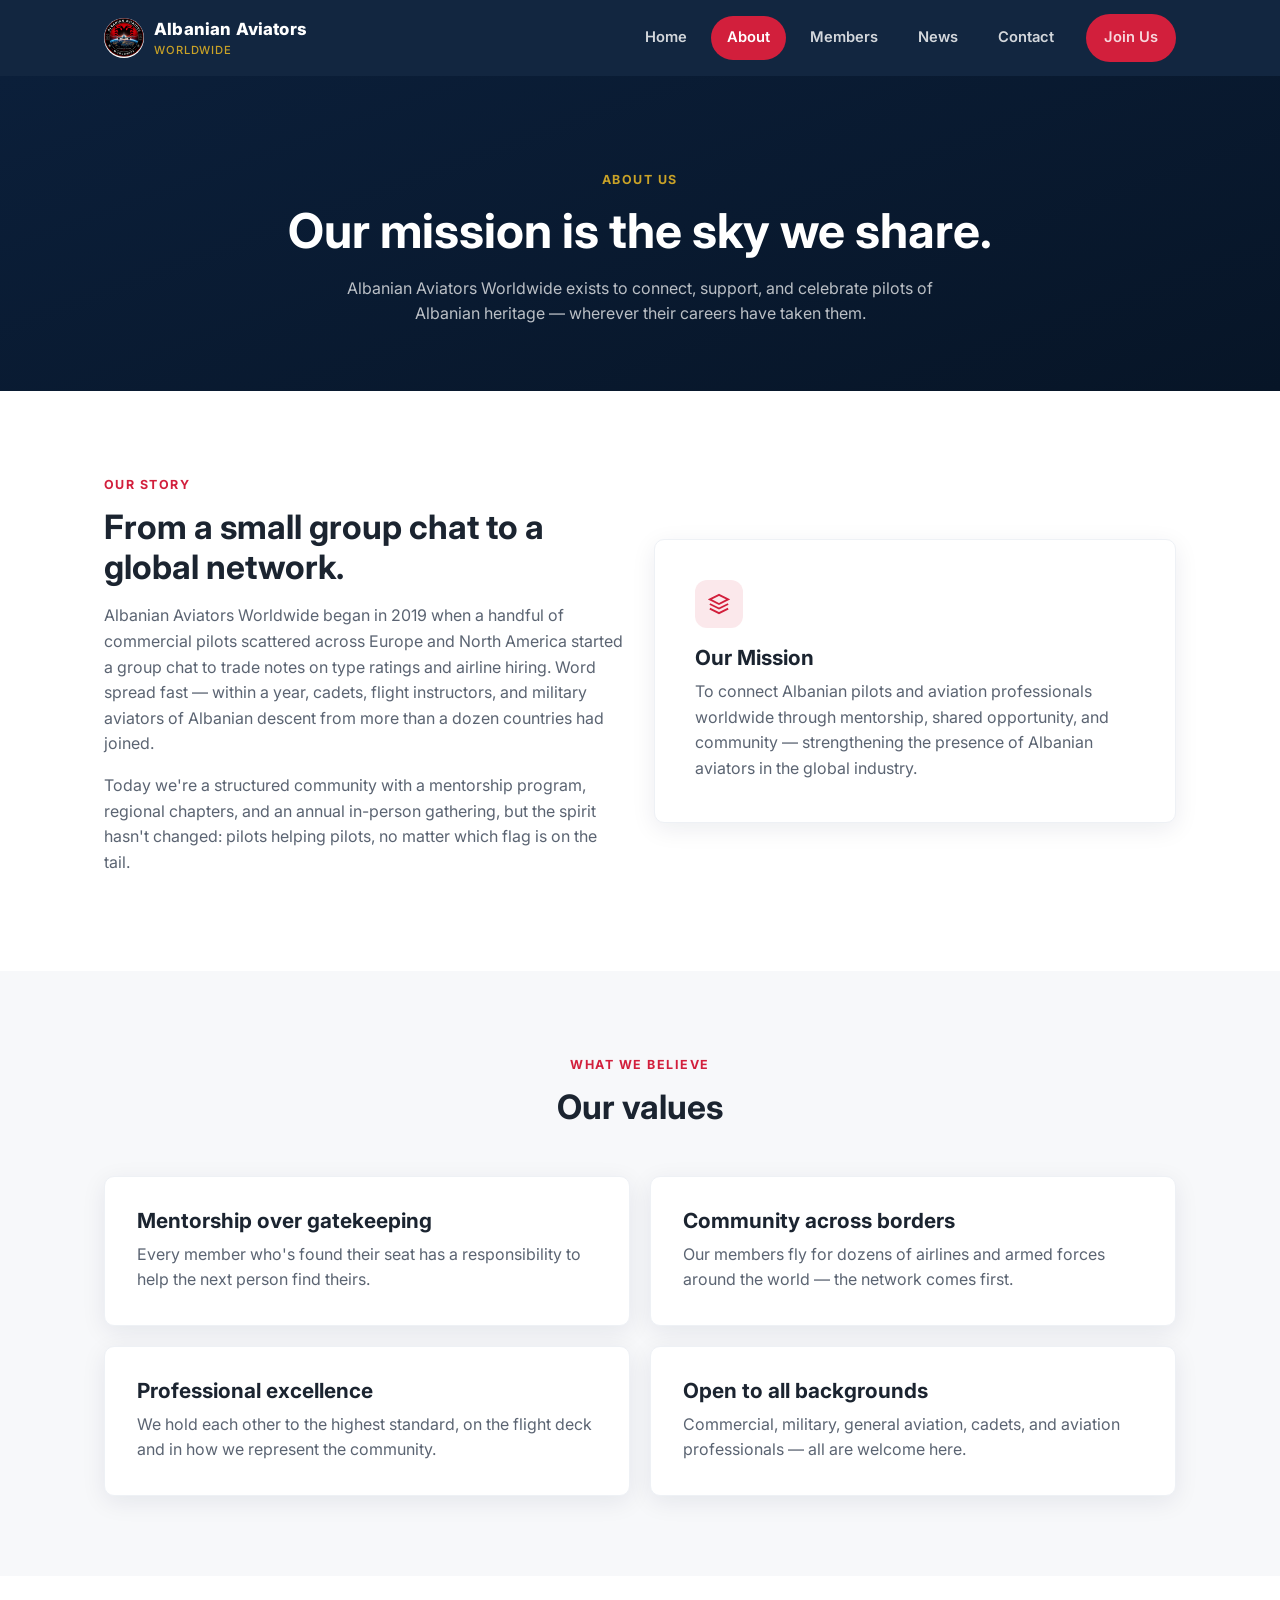
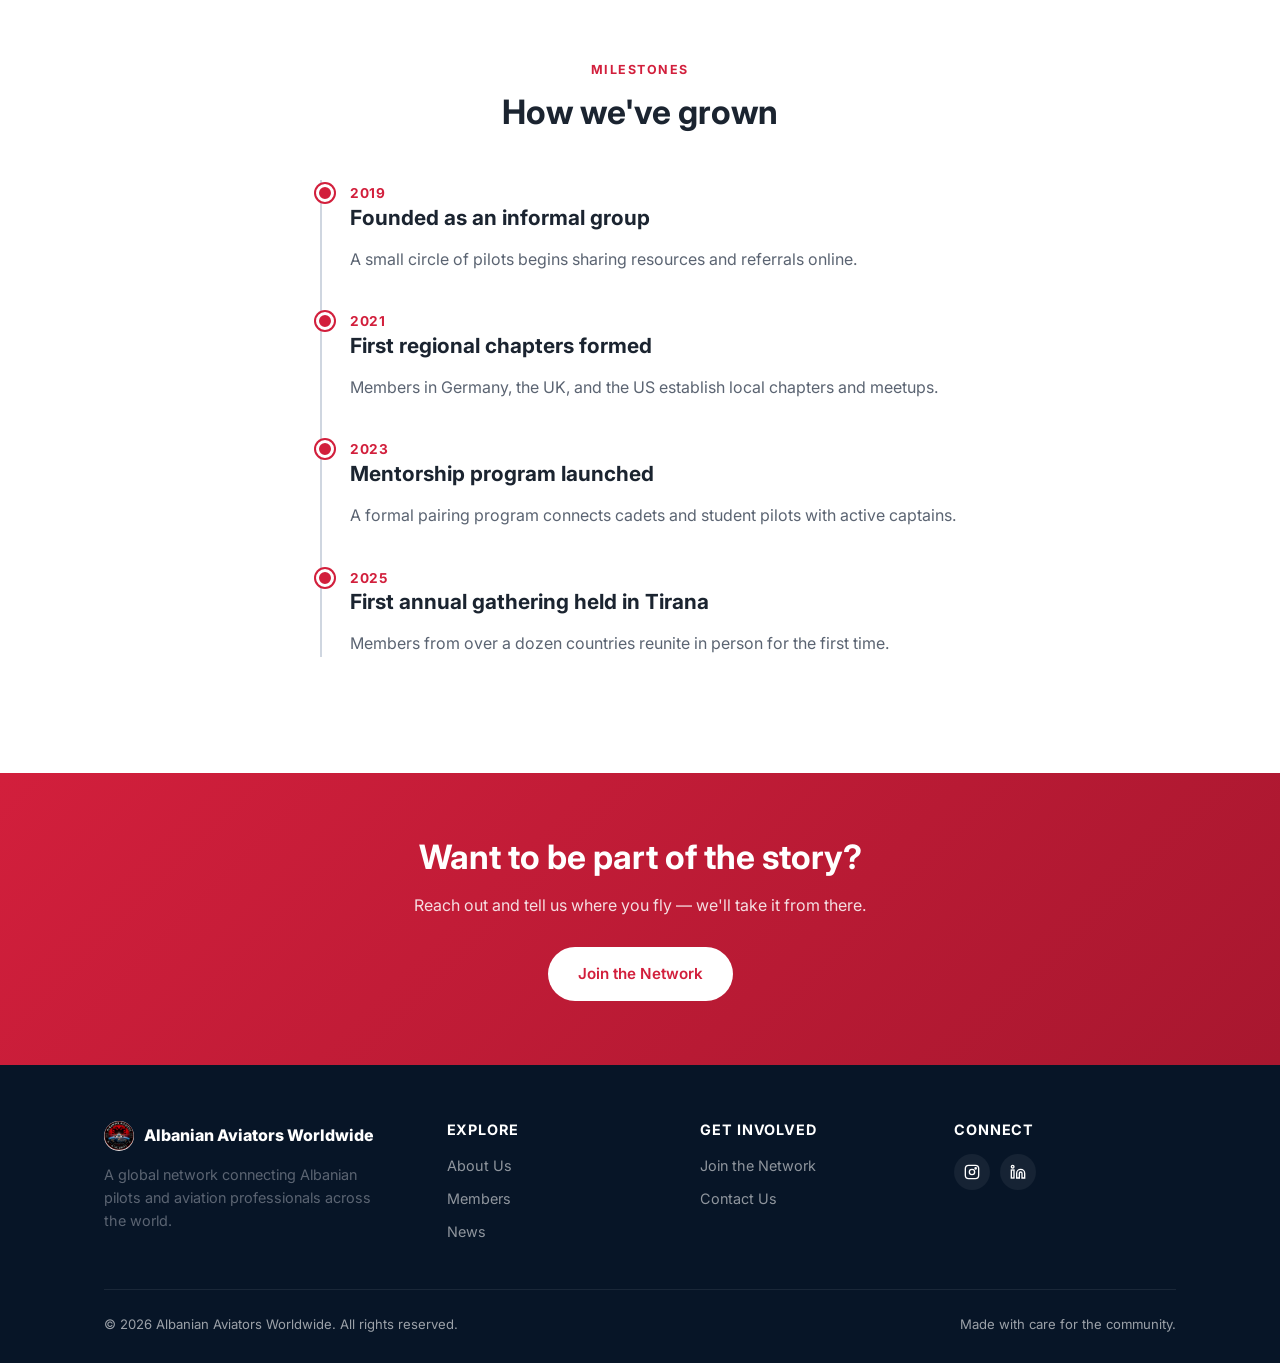
==== about.html @ 92507375 "Initial version of Albanian Aviators Worldwide website Static 5-page site (home, about, members, new" ====
<!DOCTYPE html>
<html lang="en">
<head>
<meta charset="UTF-8">
<meta name="viewport" content="width=device-width, initial-scale=1.0">
<title>About — Albanian Aviators Worldwide</title>
<meta name="description" content="Learn about the mission, values, and history of Albanian Aviators Worldwide.">
<link rel="preconnect" href="https://fonts.googleapis.com">
<link href="https://fonts.googleapis.com/css2?family=Inter:wght@400;500;600;700;800&display=swap" rel="stylesheet">
<link rel="stylesheet" href="css/style.css">
<link rel="icon" type="image/png" href="images/logo.png">
</head>
<body>

<header class="site-header">
  <div class="container nav">
    <a href="index.html" class="brand">
      <img src="images/logo.png" alt="Albanian Aviators Worldwide logo" class="brand-logo">
      <span>Albanian Aviators<span class="brand-sub">Worldwide</span></span>
    </a>
    <nav class="nav-links">
      <a href="index.html">Home</a>
      <a href="about.html" class="active">About</a>
      <a href="members.html">Members</a>
      <a href="news.html">News</a>
      <a href="contact.html">Contact</a>
      <a href="contact.html" class="btn btn-primary nav-cta">Join Us</a>
    </nav>
    <button class="nav-toggle" aria-label="Toggle menu" aria-expanded="false">
      <span></span><span></span><span></span>
    </button>
  </div>
</header>

<section class="page-hero">
  <div class="container">
    <span class="eyebrow">About Us</span>
    <h1>Our mission is the sky we share.</h1>
    <p>Albanian Aviators Worldwide exists to connect, support, and celebrate pilots of Albanian heritage — wherever their careers have taken them.</p>
  </div>
</section>

<section>
  <div class="container">
    <div class="grid-2" style="align-items: center;">
      <div>
        <span class="eyebrow">Our Story</span>
        <h2>From a small group chat to a global network.</h2>
        <p>Albanian Aviators Worldwide began in 2019 when a handful of commercial pilots scattered across Europe and North America started a group chat to trade notes on type ratings and airline hiring. Word spread fast — within a year, cadets, flight instructors, and military aviators of Albanian descent from more than a dozen countries had joined.</p>
        <p>Today we're a structured community with a mentorship program, regional chapters, and an annual in-person gathering, but the spirit hasn't changed: pilots helping pilots, no matter which flag is on the tail.</p>
      </div>
      <div class="card" style="padding: 40px;">
        <div class="icon">
          <svg width="22" height="22" viewBox="0 0 24 24" fill="none" stroke="currentColor" stroke-width="2"><path d="M12 2L2 7l10 5 10-5-10-5z"/><path d="M2 17l10 5 10-5"/><path d="M2 12l10 5 10-5"/></svg>
        </div>
        <h3>Our Mission</h3>
        <p>To connect Albanian pilots and aviation professionals worldwide through mentorship, shared opportunity, and community — strengthening the presence of Albanian aviators in the global industry.</p>
      </div>
    </div>
  </div>
</section>

<section class="section-alt">
  <div class="container">
    <div class="section-head">
      <span class="eyebrow">What We Believe</span>
      <h2>Our values</h2>
    </div>
    <div class="values-grid">
      <div class="card">
        <h3>Mentorship over gatekeeping</h3>
        <p>Every member who's found their seat has a responsibility to help the next person find theirs.</p>
      </div>
      <div class="card">
        <h3>Community across borders</h3>
        <p>Our members fly for dozens of airlines and armed forces around the world — the network comes first.</p>
      </div>
      <div class="card">
        <h3>Professional excellence</h3>
        <p>We hold each other to the highest standard, on the flight deck and in how we represent the community.</p>
      </div>
      <div class="card">
        <h3>Open to all backgrounds</h3>
        <p>Commercial, military, general aviation, cadets, and aviation professionals — all are welcome here.</p>
      </div>
    </div>
  </div>
</section>

<section>
  <div class="container">
    <div class="section-head">
      <span class="eyebrow">Milestones</span>
      <h2>How we've grown</h2>
    </div>
    <div class="timeline" style="max-width: 640px; margin: 0 auto;">
      <div class="timeline-item">
        <span class="year">2019</span>
        <h3>Founded as an informal group</h3>
        <p>A small circle of pilots begins sharing resources and referrals online.</p>
      </div>
      <div class="timeline-item">
        <span class="year">2021</span>
        <h3>First regional chapters formed</h3>
        <p>Members in Germany, the UK, and the US establish local chapters and meetups.</p>
      </div>
      <div class="timeline-item">
        <span class="year">2023</span>
        <h3>Mentorship program launched</h3>
        <p>A formal pairing program connects cadets and student pilots with active captains.</p>
      </div>
      <div class="timeline-item">
        <span class="year">2025</span>
        <h3>First annual gathering held in Tirana</h3>
        <p>Members from over a dozen countries reunite in person for the first time.</p>
      </div>
    </div>
  </div>
</section>

<section class="cta-band">
  <div class="container">
    <h2>Want to be part of the story?</h2>
    <p>Reach out and tell us where you fly — we'll take it from there.</p>
    <a href="contact.html" class="btn" style="background: var(--white); color: var(--red);">Join the Network</a>
  </div>
</section>

<footer class="site-footer">
  <div class="container">
    <div class="footer-top">
      <div>
        <div class="footer-brand">
          <img src="images/logo.png" alt="Albanian Aviators Worldwide logo" class="footer-logo">
          Albanian Aviators Worldwide
        </div>
        <p style="max-width: 280px; font-size: 0.9rem;">A global network connecting Albanian pilots and aviation professionals across the world.</p>
      </div>
      <div>
        <h4>Explore</h4>
        <a href="about.html">About Us</a>
        <a href="members.html">Members</a>
        <a href="news.html">News</a>
      </div>
      <div>
        <h4>Get Involved</h4>
        <a href="contact.html">Join the Network</a>
        <a href="contact.html">Contact Us</a>
      </div>
      <div>
        <h4>Connect</h4>
        <div class="social-links">
          <a href="#" aria-label="Instagram">
            <svg width="16" height="16" viewBox="0 0 24 24" fill="none" stroke="white" stroke-width="2"><rect x="2" y="2" width="20" height="20" rx="5"/><circle cx="12" cy="12" r="4"/><circle cx="17.5" cy="6.5" r="1"/></svg>
          </a>
          <a href="#" aria-label="LinkedIn">
            <svg width="16" height="16" viewBox="0 0 24 24" fill="none" stroke="white" stroke-width="2"><path d="M16 8a6 6 0 0 1 6 6v7h-4v-7a2 2 0 0 0-2-2 2 2 0 0 0-2 2v7h-4v-7a6 6 0 0 1 6-6z"/><rect x="2" y="9" width="4" height="12"/><circle cx="4" cy="4" r="2"/></svg>
          </a>
        </div>
      </div>
    </div>
    <div class="footer-bottom">
      <span>&copy; 2026 Albanian Aviators Worldwide. All rights reserved.</span>
      <span>Made with care for the community.</span>
    </div>
  </div>
</footer>

<script src="js/main.js"></script>
</body>
</html>
---- css/style.css ----
/* ===== Design tokens ===== */
:root {
  --navy: #0b1f3a;
  --navy-dark: #071527;
  --navy-light: #143261;
  --red: #d21f3c;
  --red-dark: #a8172f;
  --gold: #c9a227;
  --white: #ffffff;
  --gray-50: #f7f8fa;
  --gray-100: #eef1f5;
  --gray-300: #cfd6e0;
  --gray-600: #5b6472;
  --text: #1b2430;
  --radius: 10px;
  --shadow: 0 6px 24px rgba(11, 31, 58, 0.08);
  --shadow-lg: 0 16px 48px rgba(11, 31, 58, 0.16);
  --max-width: 1120px;
  --font: "Inter", -apple-system, BlinkMacSystemFont, "Segoe UI", sans-serif;
}

* { box-sizing: border-box; }
html { scroll-behavior: smooth; }

body {
  margin: 0;
  font-family: var(--font);
  color: var(--text);
  background: var(--white);
  line-height: 1.6;
  -webkit-font-smoothing: antialiased;
}

img { max-width: 100%; display: block; }
a { color: inherit; text-decoration: none; }
ul { list-style: none; margin: 0; padding: 0; }

.container {
  max-width: var(--max-width);
  margin: 0 auto;
  padding: 0 24px;
}

section { padding: 80px 0; }
@media (max-width: 640px) { section { padding: 56px 0; } }

h1, h2, h3, h4 { margin: 0 0 16px; font-weight: 700; line-height: 1.2; }
h1 { font-size: 3rem; }
h2 { font-size: 2.1rem; }
h3 { font-size: 1.3rem; }
p { margin: 0 0 16px; color: var(--gray-600); }

.eyebrow {
  display: inline-block;
  font-size: 0.78rem;
  font-weight: 700;
  letter-spacing: 0.12em;
  text-transform: uppercase;
  color: var(--red);
  margin-bottom: 12px;
}

.section-head { max-width: 640px; margin: 0 auto 48px; text-align: center; }
.section-head p { margin: 0; }

/* ===== Buttons ===== */
.btn {
  display: inline-flex;
  align-items: center;
  gap: 8px;
  padding: 13px 28px;
  border-radius: 100px;
  font-weight: 600;
  font-size: 0.95rem;
  border: 2px solid transparent;
  cursor: pointer;
  transition: transform 0.15s ease, box-shadow 0.15s ease, background 0.15s ease;
}
.btn:hover { transform: translateY(-2px); }
.btn-primary { background: var(--red); color: var(--white); }
.btn-primary:hover { background: var(--red-dark); box-shadow: 0 10px 24px rgba(210, 31, 60, 0.35); }
.btn-outline { background: transparent; color: var(--white); border-color: rgba(255,255,255,0.5); }
.btn-outline:hover { background: rgba(255,255,255,0.12); }
.btn-dark { background: var(--navy); color: var(--white); }
.btn-dark:hover { background: var(--navy-light); box-shadow: 0 10px 24px rgba(11,31,58,0.25); }

/* ===== Header ===== */
.site-header {
  position: sticky;
  top: 0;
  z-index: 100;
  background: rgba(11, 31, 58, 0.97);
  backdrop-filter: blur(6px);
}
.nav {
  display: flex;
  align-items: center;
  justify-content: space-between;
  height: 76px;
}
.brand {
  display: flex;
  align-items: center;
  gap: 10px;
  color: var(--white);
  font-weight: 800;
  font-size: 1.05rem;
  letter-spacing: 0.01em;
}
.brand svg { flex-shrink: 0; }
.brand-logo { width: 40px; height: 40px; border-radius: 50%; object-fit: cover; flex-shrink: 0; }
.footer-logo { width: 30px; height: 30px; border-radius: 50%; object-fit: cover; flex-shrink: 0; }
.brand .brand-sub { display: block; font-weight: 500; font-size: 0.7rem; color: var(--gold); letter-spacing: 0.08em; text-transform: uppercase; }

.nav-links {
  display: flex;
  align-items: center;
  gap: 8px;
}
.nav-links a {
  color: rgba(255,255,255,0.82);
  font-weight: 600;
  font-size: 0.92rem;
  padding: 10px 16px;
  border-radius: 100px;
  transition: background 0.15s ease, color 0.15s ease;
}
.nav-links a:hover { background: rgba(255,255,255,0.08); color: var(--white); }
.nav-links a.active { background: var(--red); color: var(--white); }
.nav-cta { margin-left: 8px; }

.nav-toggle {
  display: none;
  flex-direction: column;
  gap: 5px;
  background: none;
  border: none;
  cursor: pointer;
  padding: 8px;
}
.nav-toggle span { width: 24px; height: 2px; background: var(--white); border-radius: 2px; }

@media (max-width: 860px) {
  .nav-toggle { display: flex; }
  .nav-links {
    position: absolute;
    top: 76px;
    left: 0;
    right: 0;
    background: var(--navy-dark);
    flex-direction: column;
    align-items: stretch;
    padding: 12px;
    gap: 4px;
    display: none;
  }
  .nav-links.open { display: flex; }
  .nav-links a { padding: 14px 16px; }
  .nav-cta { margin-left: 0; margin-top: 8px; }
}

/* ===== Hero ===== */
.hero {
  background:
    radial-gradient(circle at 15% 20%, rgba(210,31,60,0.25), transparent 40%),
    linear-gradient(160deg, var(--navy) 0%, var(--navy-dark) 100%);
  color: var(--white);
  padding: 120px 0 100px;
  position: relative;
  overflow: hidden;
}
.hero::after {
  content: "";
  position: absolute;
  right: -120px;
  top: 40%;
  width: 480px;
  height: 480px;
  border: 1px solid rgba(255,255,255,0.08);
  border-radius: 50%;
  transform: translateY(-50%);
}
.hero-inner { max-width: 680px; position: relative; z-index: 1; }
.hero h1 { font-size: 3.2rem; }
.hero p.lead { color: rgba(255,255,255,0.75); font-size: 1.15rem; max-width: 560px; }
.hero-actions { display: flex; gap: 14px; margin-top: 32px; flex-wrap: wrap; }

.page-hero {
  background: linear-gradient(160deg, var(--navy) 0%, var(--navy-dark) 100%);
  color: var(--white);
  padding: 90px 0 64px;
  text-align: center;
}
.page-hero .eyebrow { color: var(--gold); }
.page-hero p { color: rgba(255,255,255,0.72); max-width: 620px; margin: 0 auto; }

/* ===== Stats ===== */
.stats {
  display: grid;
  grid-template-columns: repeat(4, 1fr);
  gap: 24px;
  margin-top: 56px;
  position: relative;
  z-index: 1;
}
.stat-item { text-align: left; }
.stat-num { font-size: 2.2rem; font-weight: 800; color: var(--white); }
.stat-label { font-size: 0.85rem; color: rgba(255,255,255,0.6); text-transform: uppercase; letter-spacing: 0.06em; }
@media (max-width: 760px) { .stats { grid-template-columns: repeat(2, 1fr); } }

/* ===== Cards / grids ===== */
.grid-3 { display: grid; grid-template-columns: repeat(3, 1fr); gap: 28px; }
.grid-2 { display: grid; grid-template-columns: repeat(2, 1fr); gap: 28px; }
@media (max-width: 860px) { .grid-3, .grid-2 { grid-template-columns: 1fr; } }

.card {
  background: var(--white);
  border: 1px solid var(--gray-100);
  border-radius: var(--radius);
  padding: 32px;
  box-shadow: var(--shadow);
  transition: transform 0.18s ease, box-shadow 0.18s ease;
}
.card:hover { transform: translateY(-4px); box-shadow: var(--shadow-lg); }
.card .icon {
  width: 48px; height: 48px;
  border-radius: 12px;
  background: rgba(210,31,60,0.1);
  color: var(--red);
  display: flex; align-items: center; justify-content: center;
  margin-bottom: 18px;
}
.card h3 { margin-bottom: 8px; }
.card p { margin-bottom: 0; }

/* ===== Section variants ===== */
.section-alt { background: var(--gray-50); }
.section-navy { background: var(--navy); color: var(--white); }
.section-navy p { color: rgba(255,255,255,0.7); }
.section-navy .section-head h2 { color: var(--white); }

/* ===== Member cards ===== */
.member-card {
  background: var(--white);
  border-radius: var(--radius);
  border: 1px solid var(--gray-100);
  overflow: hidden;
  box-shadow: var(--shadow);
  transition: transform 0.18s ease, box-shadow 0.18s ease;
}
.member-card:hover { transform: translateY(-4px); box-shadow: var(--shadow-lg); }
.member-photo {
  height: 140px;
  background: linear-gradient(135deg, var(--navy), var(--navy-light));
  display: flex; align-items: center; justify-content: center;
  color: var(--white);
  font-size: 2rem;
  font-weight: 800;
}
.member-body { padding: 22px; }
.member-body h3 { margin-bottom: 2px; }
.member-role { color: var(--red); font-weight: 600; font-size: 0.85rem; margin-bottom: 10px; display: block; }
.member-meta { display: flex; gap: 8px; flex-wrap: wrap; margin-top: 14px; }
.tag {
  font-size: 0.72rem;
  font-weight: 700;
  text-transform: uppercase;
  letter-spacing: 0.04em;
  padding: 5px 10px;
  border-radius: 100px;
  background: var(--gray-100);
  color: var(--gray-600);
}

.filter-bar {
  display: flex;
  gap: 10px;
  flex-wrap: wrap;
  justify-content: center;
  margin-bottom: 40px;
}
.filter-btn {
  padding: 9px 18px;
  border-radius: 100px;
  border: 1.5px solid var(--gray-300);
  background: var(--white);
  color: var(--gray-600);
  font-weight: 600;
  font-size: 0.85rem;
  cursor: pointer;
  transition: all 0.15s ease;
}
.filter-btn:hover { border-color: var(--red); color: var(--red); }
.filter-btn.active { background: var(--navy); border-color: var(--navy); color: var(--white); }

/* ===== News ===== */
.news-item {
  display: grid;
  grid-template-columns: 120px 1fr;
  gap: 24px;
  padding: 28px 0;
  border-bottom: 1px solid var(--gray-100);
}
.news-item:last-child { border-bottom: none; }
.news-date {
  font-weight: 700;
  color: var(--navy);
}
.news-date .day { font-size: 1.8rem; display: block; }
.news-date .month { font-size: 0.8rem; text-transform: uppercase; color: var(--gray-600); }
.news-item h3 { margin-bottom: 6px; }
.news-item .tag { margin-bottom: 10px; display: inline-block; }
@media (max-width: 560px) { .news-item { grid-template-columns: 1fr; gap: 8px; } }

/* ===== Timeline (about) ===== */
.timeline { border-left: 2px solid var(--gray-300); padding-left: 28px; margin-left: 6px; }
.timeline-item { position: relative; margin-bottom: 36px; }
.timeline-item::before {
  content: "";
  position: absolute;
  left: -34px;
  top: 4px;
  width: 12px; height: 12px;
  border-radius: 50%;
  background: var(--red);
  border: 3px solid var(--white);
  box-shadow: 0 0 0 2px var(--red);
}
.timeline-item .year { color: var(--red); font-weight: 700; font-size: 0.85rem; text-transform: uppercase; letter-spacing: 0.05em; }

/* ===== Values ===== */
.values-grid { display: grid; grid-template-columns: repeat(2, 1fr); gap: 20px; }
@media (max-width: 640px) { .values-grid { grid-template-columns: 1fr; } }

/* ===== Contact ===== */
.contact-wrap { display: grid; grid-template-columns: 1fr 1fr; gap: 48px; align-items: start; }
@media (max-width: 860px) { .contact-wrap { grid-template-columns: 1fr; } }
.form-group { margin-bottom: 20px; }
.form-group label { display: block; font-weight: 600; font-size: 0.88rem; margin-bottom: 6px; }
.form-group input,
.form-group select,
.form-group textarea {
  width: 100%;
  padding: 12px 14px;
  border: 1.5px solid var(--gray-300);
  border-radius: 8px;
  font-family: var(--font);
  font-size: 0.95rem;
  color: var(--text);
  background: var(--white);
}
.form-group textarea { min-height: 130px; resize: vertical; }
.form-group input:focus,
.form-group select:focus,
.form-group textarea:focus { outline: none; border-color: var(--red); }
.form-note { font-size: 0.82rem; color: var(--gray-600); margin-top: 10px; }

.contact-info-item { display: flex; gap: 16px; margin-bottom: 28px; }
.contact-info-item .icon {
  width: 44px; height: 44px; flex-shrink: 0;
  border-radius: 10px;
  background: rgba(210,31,60,0.1);
  color: var(--red);
  display: flex; align-items: center; justify-content: center;
}
.contact-info-item h3 { font-size: 1rem; margin-bottom: 4px; }
.contact-info-item p { margin: 0; }

/* ===== CTA band ===== */
.cta-band {
  background: linear-gradient(135deg, var(--red), var(--red-dark));
  color: var(--white);
  padding: 64px 0;
  text-align: center;
}
.cta-band h2 { color: var(--white); }
.cta-band p { color: rgba(255,255,255,0.85); max-width: 560px; margin: 0 auto 28px; }

/* ===== Footer ===== */
.site-footer {
  background: var(--navy-dark);
  color: rgba(255,255,255,0.6);
  padding: 56px 0 28px;
}
.footer-top {
  display: grid;
  grid-template-columns: 1.4fr 1fr 1fr 1fr;
  gap: 32px;
  padding-bottom: 36px;
  border-bottom: 1px solid rgba(255,255,255,0.08);
}
@media (max-width: 760px) { .footer-top { grid-template-columns: 1fr 1fr; } }
.footer-top h4 { color: var(--white); font-size: 0.9rem; text-transform: uppercase; letter-spacing: 0.06em; margin-bottom: 16px; }
.footer-top a { display: block; color: rgba(255,255,255,0.55); font-size: 0.9rem; margin-bottom: 10px; transition: color 0.15s ease; }
.footer-top a:hover { color: var(--white); }
.footer-brand { display: flex; align-items: center; gap: 10px; color: var(--white); font-weight: 800; margin-bottom: 12px; }
.footer-bottom {
  display: flex;
  justify-content: space-between;
  align-items: center;
  padding-top: 24px;
  font-size: 0.82rem;
  flex-wrap: wrap;
  gap: 12px;
}
.social-links { display: flex; gap: 10px; }
.social-links a {
  width: 36px; height: 36px;
  border-radius: 50%;
  background: rgba(255,255,255,0.06);
  display: flex; align-items: center; justify-content: center;
  transition: background 0.15s ease;
}
.social-links a:hover { background: var(--red); }
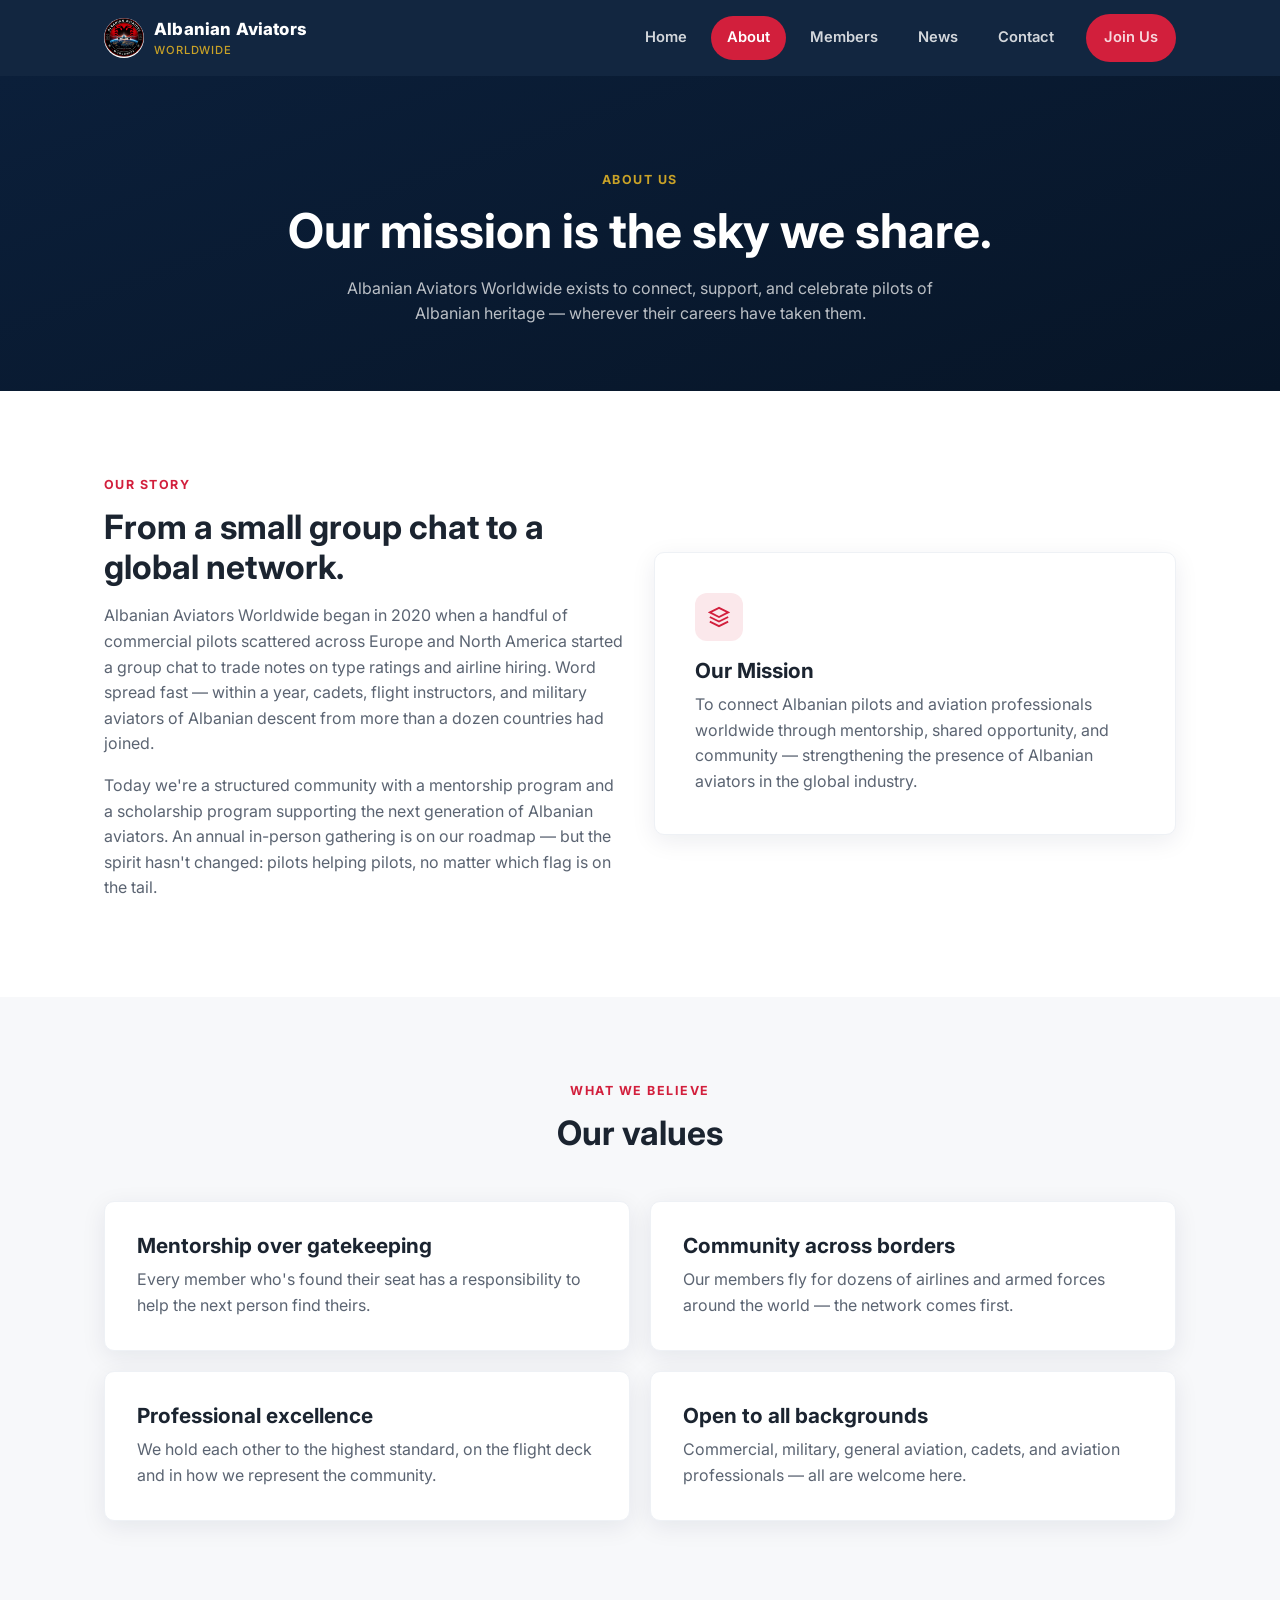
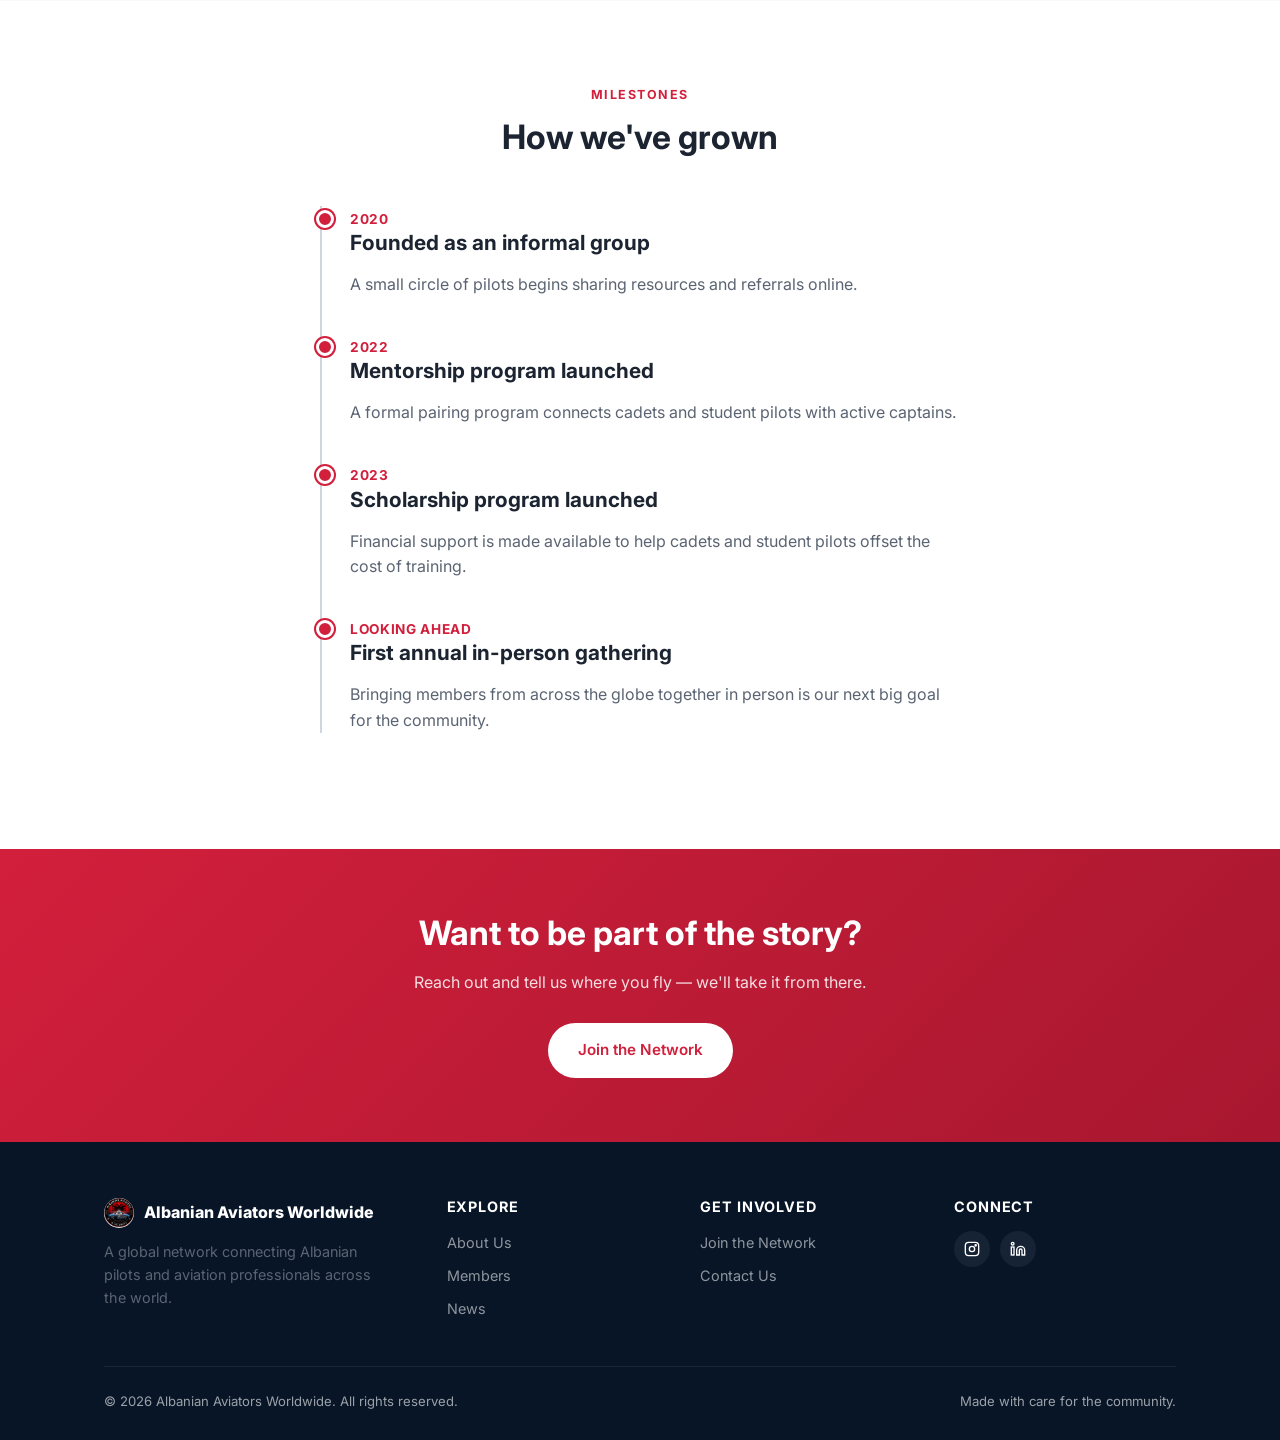
==== commit 30fccbd6: "Correct founding year and replace chapters/gathering claims Founding year is 2020, not 2019. The org" ====
--- a/about.html
+++ b/about.html
@@ -46,8 +46,8 @@
       <div>
         <span class="eyebrow">Our Story</span>
         <h2>From a small group chat to a global network.</h2>
-        <p>Albanian Aviators Worldwide began in 2019 when a handful of commercial pilots scattered across Europe and North America started a group chat to trade notes on type ratings and airline hiring. Word spread fast — within a year, cadets, flight instructors, and military aviators of Albanian descent from more than a dozen countries had joined.</p>
-        <p>Today we're a structured community with a mentorship program, regional chapters, and an annual in-person gathering, but the spirit hasn't changed: pilots helping pilots, no matter which flag is on the tail.</p>
+        <p>Albanian Aviators Worldwide began in 2020 when a handful of commercial pilots scattered across Europe and North America started a group chat to trade notes on type ratings and airline hiring. Word spread fast — within a year, cadets, flight instructors, and military aviators of Albanian descent from more than a dozen countries had joined.</p>
+        <p>Today we're a structured community with a mentorship program and a scholarship program supporting the next generation of Albanian aviators. An annual in-person gathering is on our roadmap — but the spirit hasn't changed: pilots helping pilots, no matter which flag is on the tail.</p>
       </div>
       <div class="card" style="padding: 40px;">
         <div class="icon">
@@ -95,24 +95,24 @@
     </div>
     <div class="timeline" style="max-width: 640px; margin: 0 auto;">
       <div class="timeline-item">
-        <span class="year">2019</span>
+        <span class="year">2020</span>
         <h3>Founded as an informal group</h3>
         <p>A small circle of pilots begins sharing resources and referrals online.</p>
       </div>
       <div class="timeline-item">
-        <span class="year">2021</span>
-        <h3>First regional chapters formed</h3>
-        <p>Members in Germany, the UK, and the US establish local chapters and meetups.</p>
-      </div>
-      <div class="timeline-item">
-        <span class="year">2023</span>
+        <span class="year">2022</span>
         <h3>Mentorship program launched</h3>
         <p>A formal pairing program connects cadets and student pilots with active captains.</p>
       </div>
       <div class="timeline-item">
-        <span class="year">2025</span>
-        <h3>First annual gathering held in Tirana</h3>
-        <p>Members from over a dozen countries reunite in person for the first time.</p>
+        <span class="year">2023</span>
+        <h3>Scholarship program launched</h3>
+        <p>Financial support is made available to help cadets and student pilots offset the cost of training.</p>
+      </div>
+      <div class="timeline-item">
+        <span class="year">Looking Ahead</span>
+        <h3>First annual in-person gathering</h3>
+        <p>Bringing members from across the globe together in person is our next big goal for the community.</p>
       </div>
     </div>
   </div>
--- a/css/style.css
+++ b/css/style.css
@@ -159,6 +159,10 @@
   .nav-cta { margin-left: 0; margin-top: 8px; }
 }
 
+/* ===== Hero banner (full-width image) ===== */
+.hero-banner { line-height: 0; }
+.hero-banner img { width: 100%; height: auto; display: block; }
+
 /* ===== Hero ===== */
 .hero {
   background:
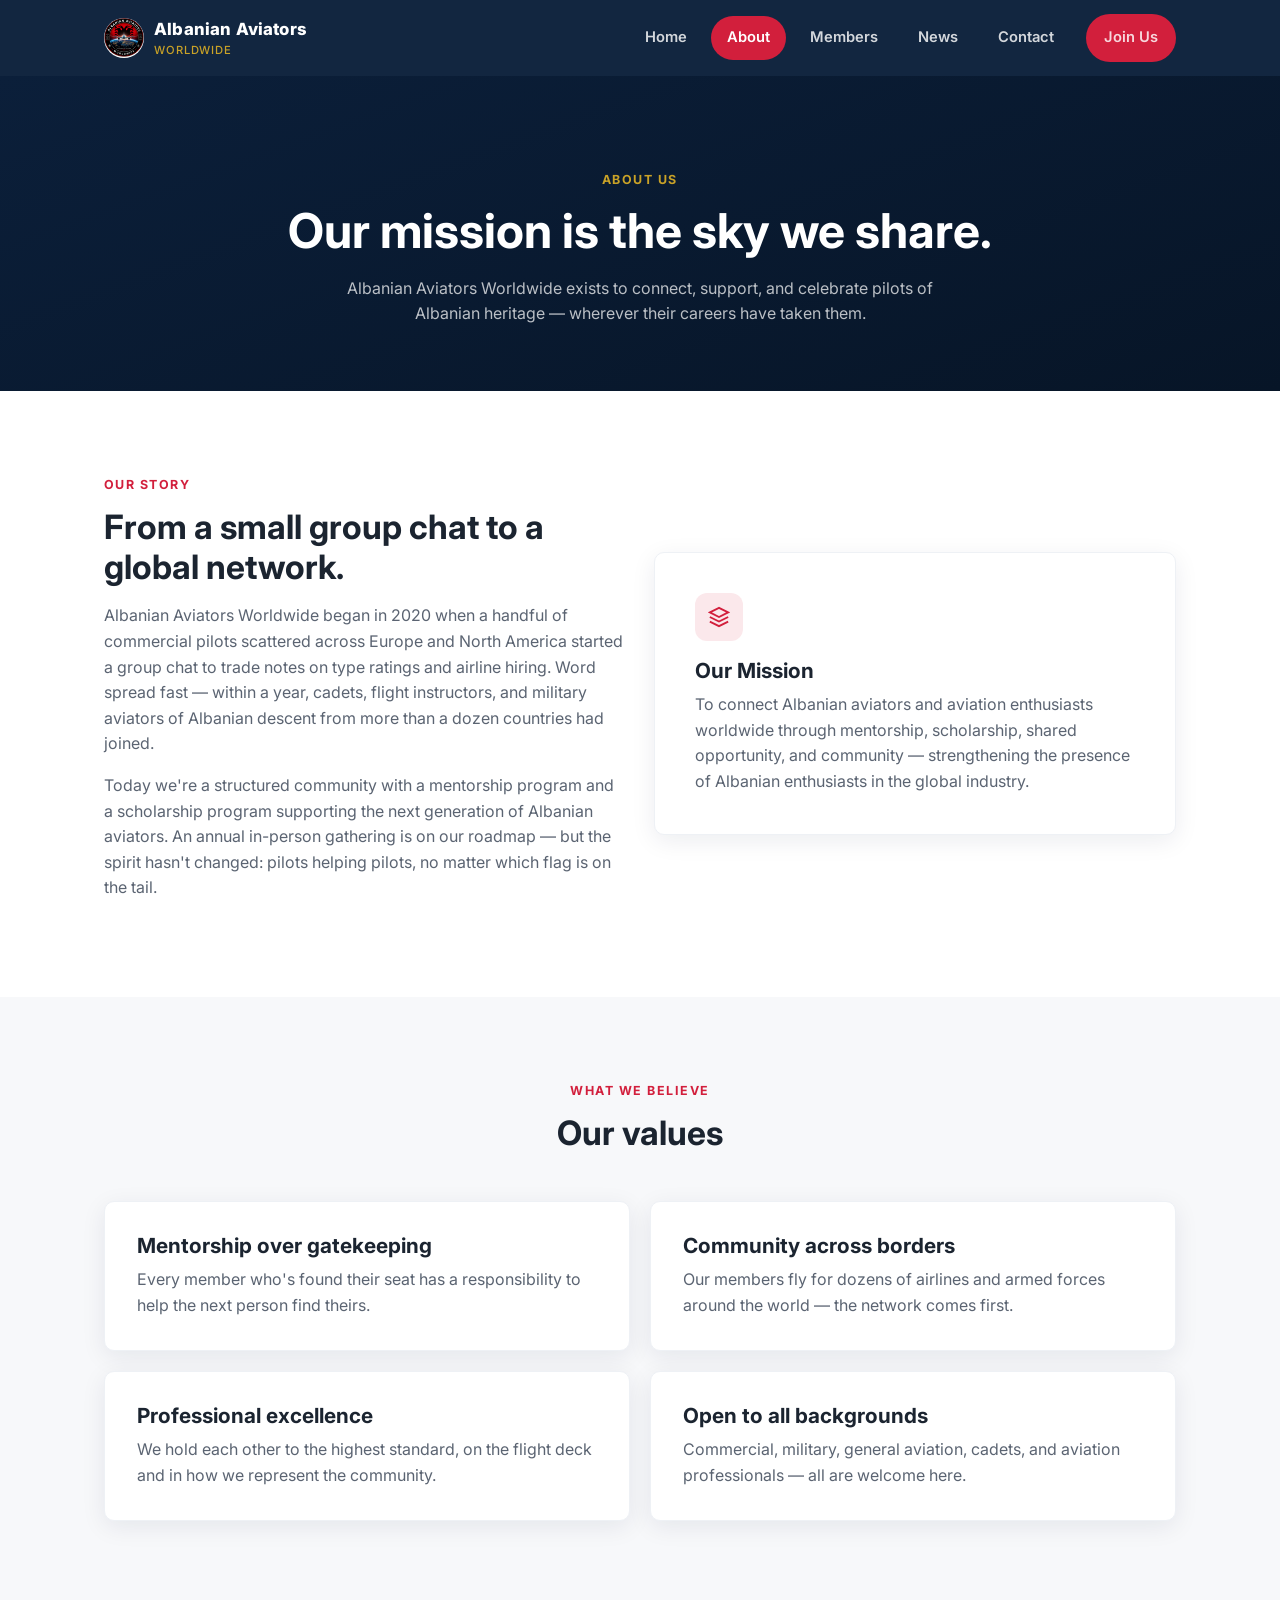
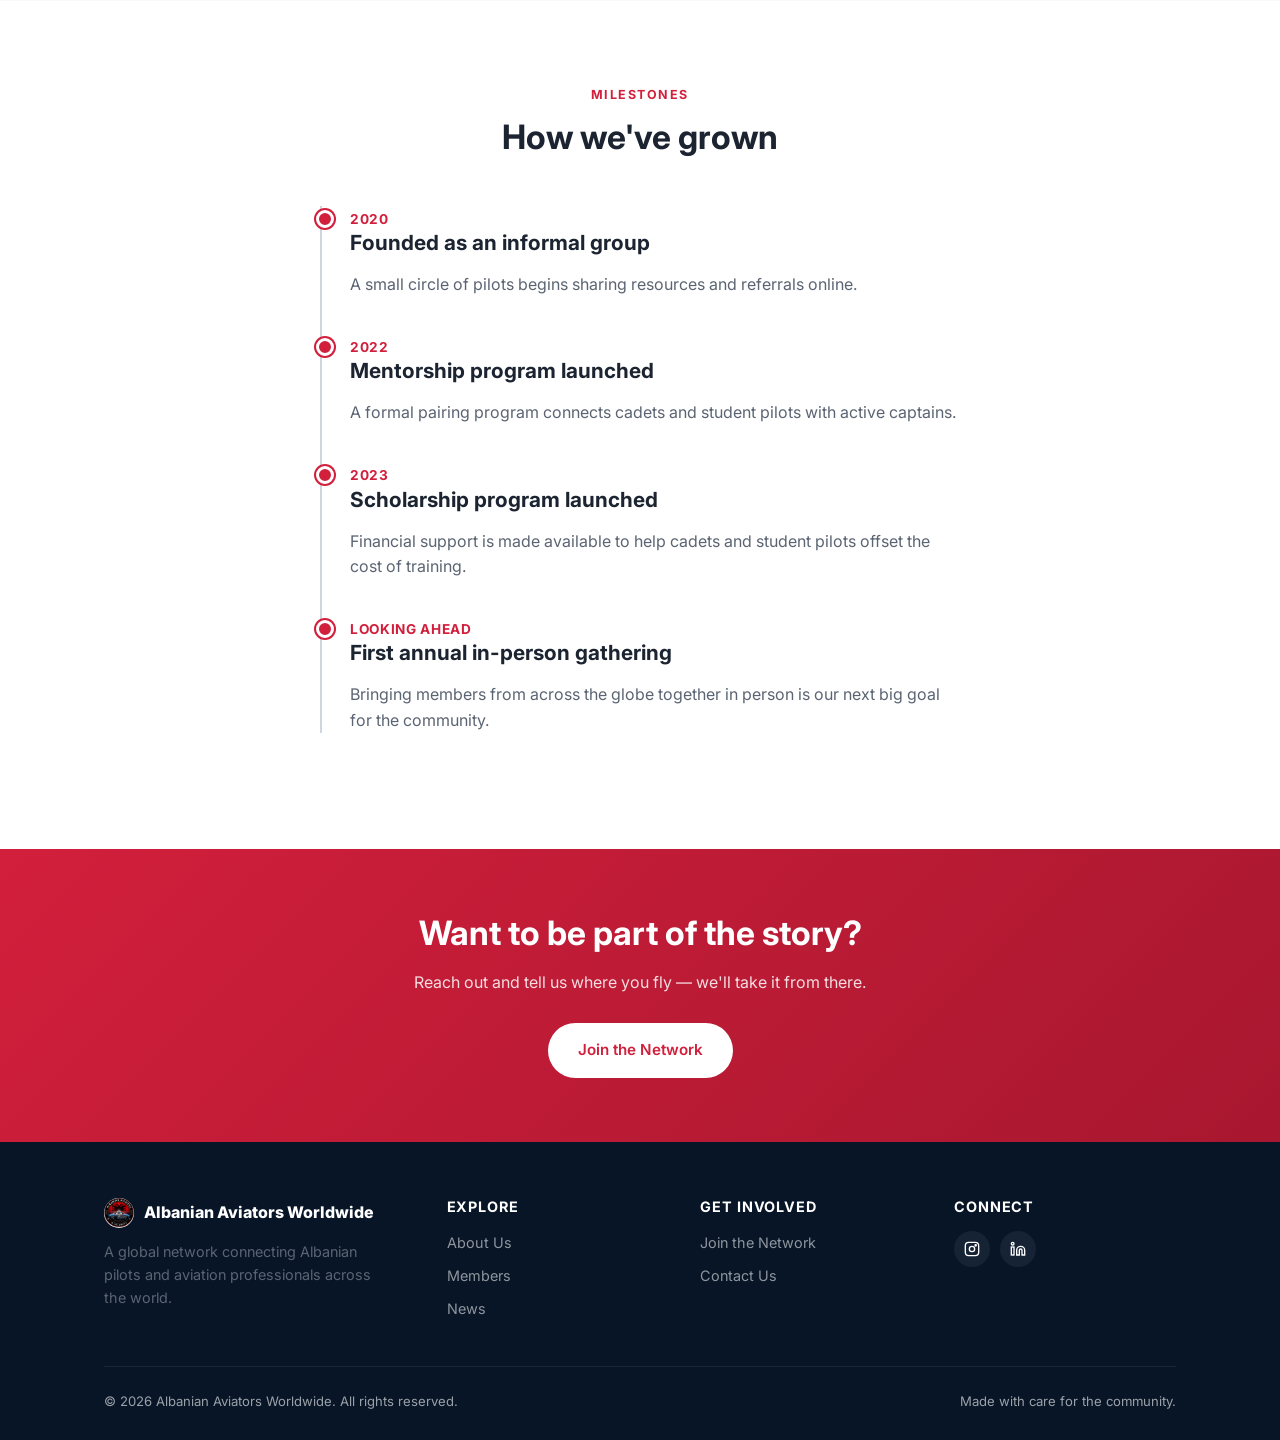
==== commit 925a35ef: "Update mission statement wording on about page Co-Authored-By: Claude Sonnet 5 <noreply@anthropic.co" ====
--- a/about.html
+++ b/about.html
@@ -54,7 +54,7 @@
           <svg width="22" height="22" viewBox="0 0 24 24" fill="none" stroke="currentColor" stroke-width="2"><path d="M12 2L2 7l10 5 10-5-10-5z"/><path d="M2 17l10 5 10-5"/><path d="M2 12l10 5 10-5"/></svg>
         </div>
         <h3>Our Mission</h3>
-        <p>To connect Albanian pilots and aviation professionals worldwide through mentorship, shared opportunity, and community — strengthening the presence of Albanian aviators in the global industry.</p>
+        <p>To connect Albanian aviators and aviation enthusiasts worldwide through mentorship, scholarship, shared opportunity, and community — strengthening the presence of Albanian enthusiasts in the global industry.</p>
       </div>
     </div>
   </div>
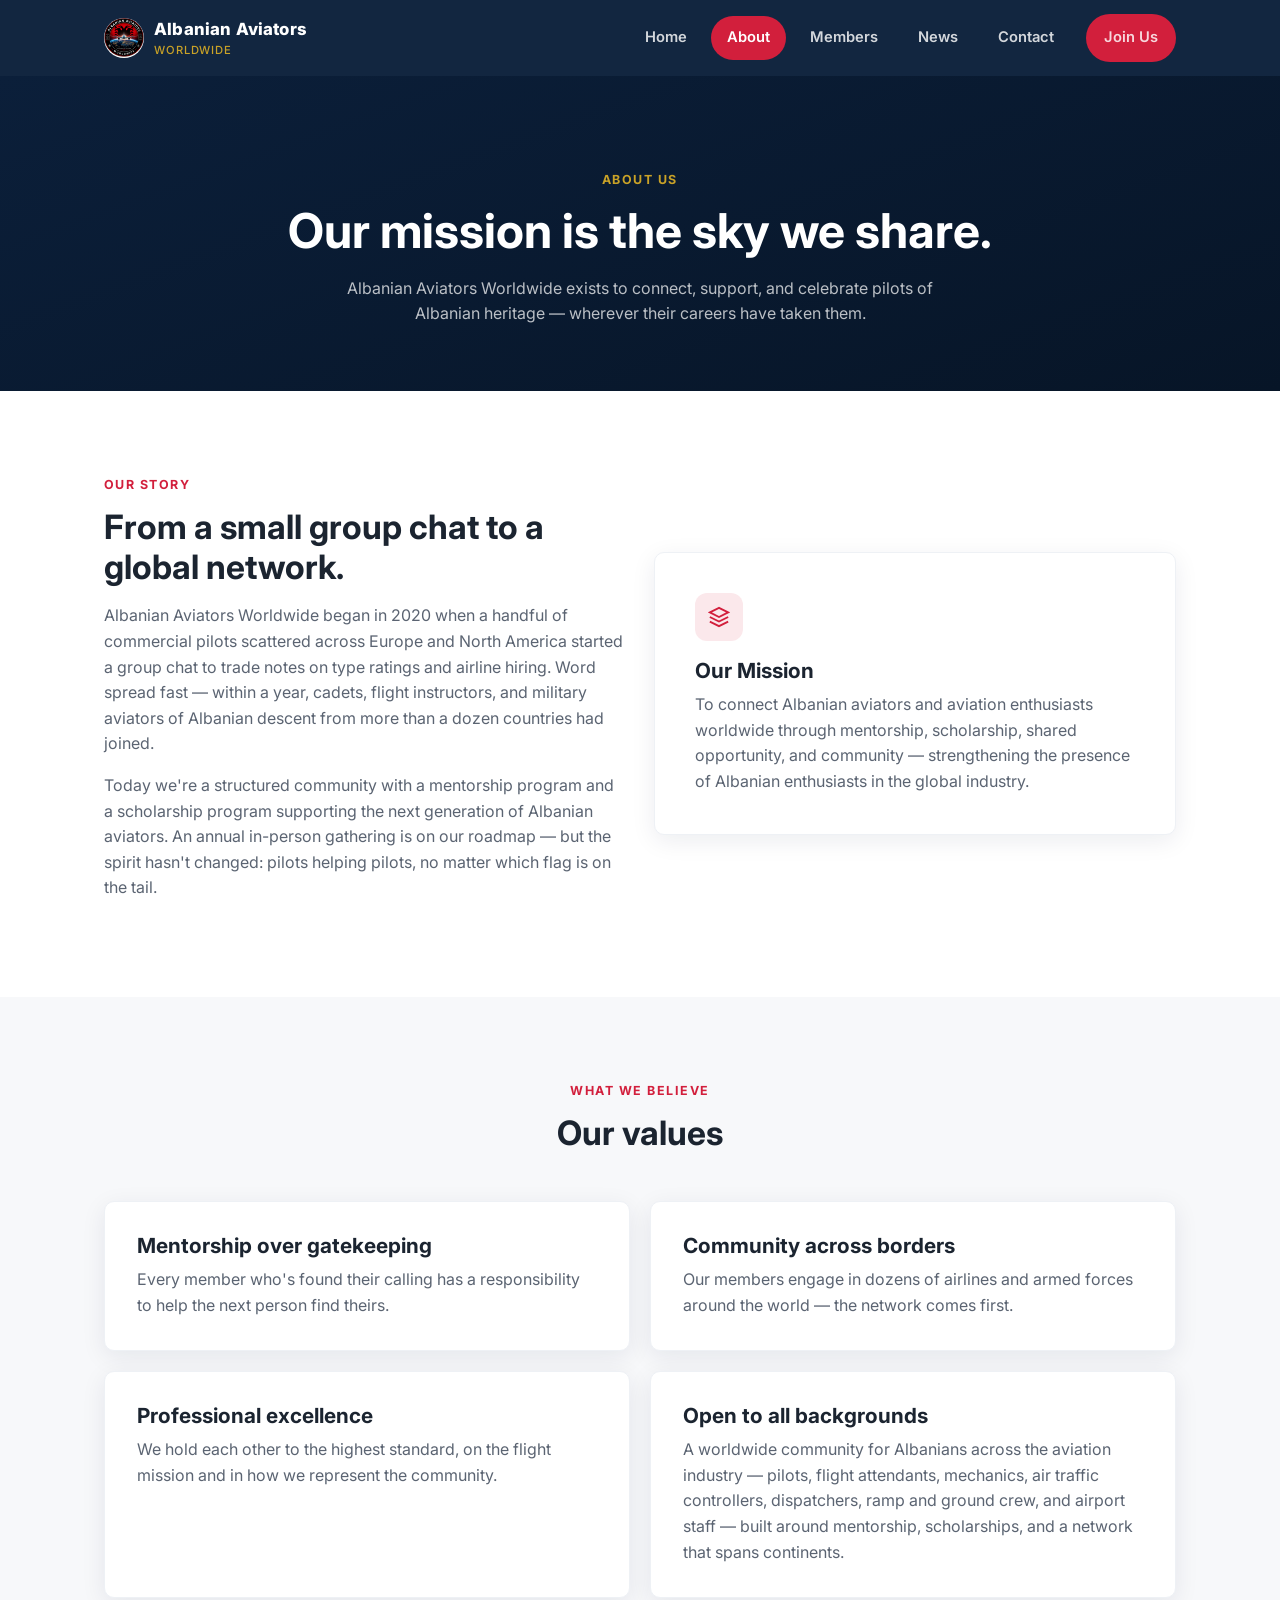
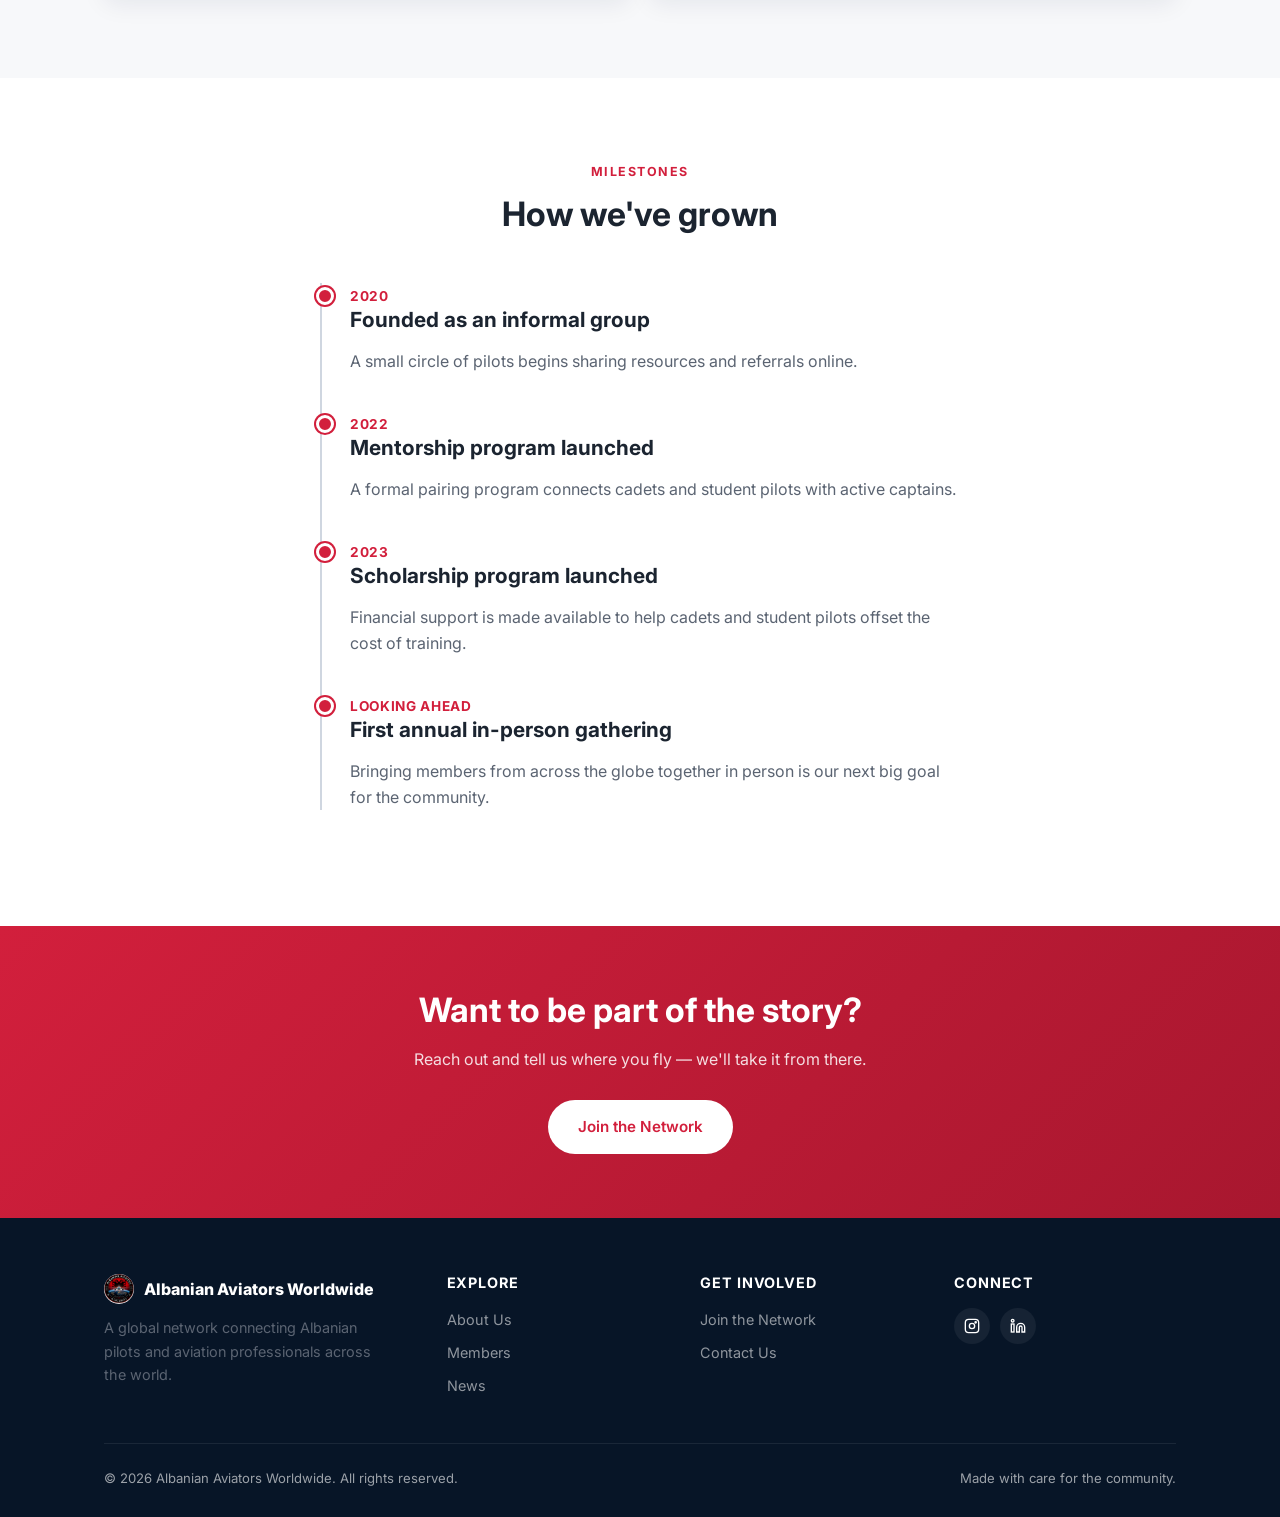
==== commit ee1c480d: "Update Our Values section copy on about page Co-Authored-By: Claude Sonnet 5 <noreply@anthropic.com>" ====
--- a/about.html
+++ b/about.html
@@ -69,19 +69,19 @@
     <div class="values-grid">
       <div class="card">
         <h3>Mentorship over gatekeeping</h3>
-        <p>Every member who's found their seat has a responsibility to help the next person find theirs.</p>
+        <p>Every member who's found their calling has a responsibility to help the next person find theirs.</p>
       </div>
       <div class="card">
         <h3>Community across borders</h3>
-        <p>Our members fly for dozens of airlines and armed forces around the world — the network comes first.</p>
+        <p>Our members engage in dozens of airlines and armed forces around the world — the network comes first.</p>
       </div>
       <div class="card">
         <h3>Professional excellence</h3>
-        <p>We hold each other to the highest standard, on the flight deck and in how we represent the community.</p>
+        <p>We hold each other to the highest standard, on the flight mission and in how we represent the community.</p>
       </div>
       <div class="card">
         <h3>Open to all backgrounds</h3>
-        <p>Commercial, military, general aviation, cadets, and aviation professionals — all are welcome here.</p>
+        <p>A worldwide community for Albanians across the aviation industry — pilots, flight attendants, mechanics, air traffic controllers, dispatchers, ramp and ground crew, and airport staff — built around mentorship, scholarships, and a network that spans continents.</p>
       </div>
     </div>
   </div>
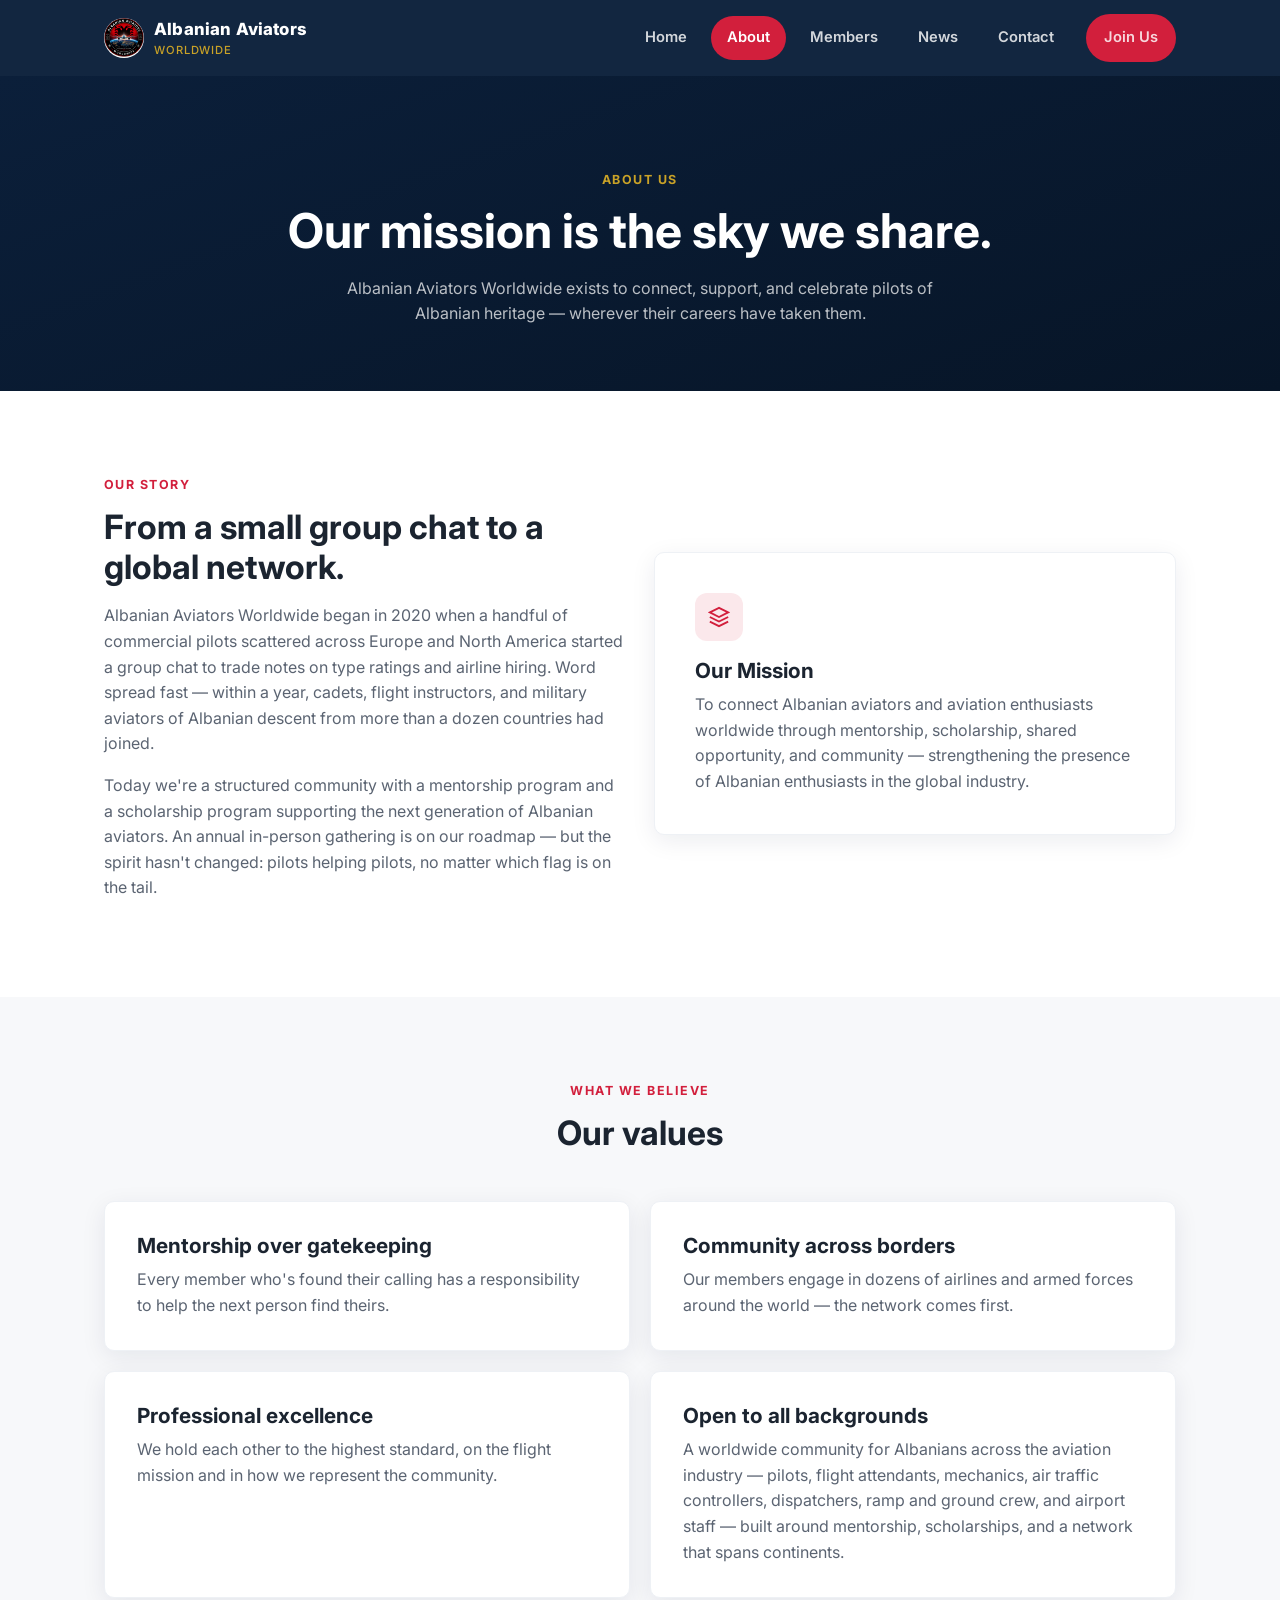
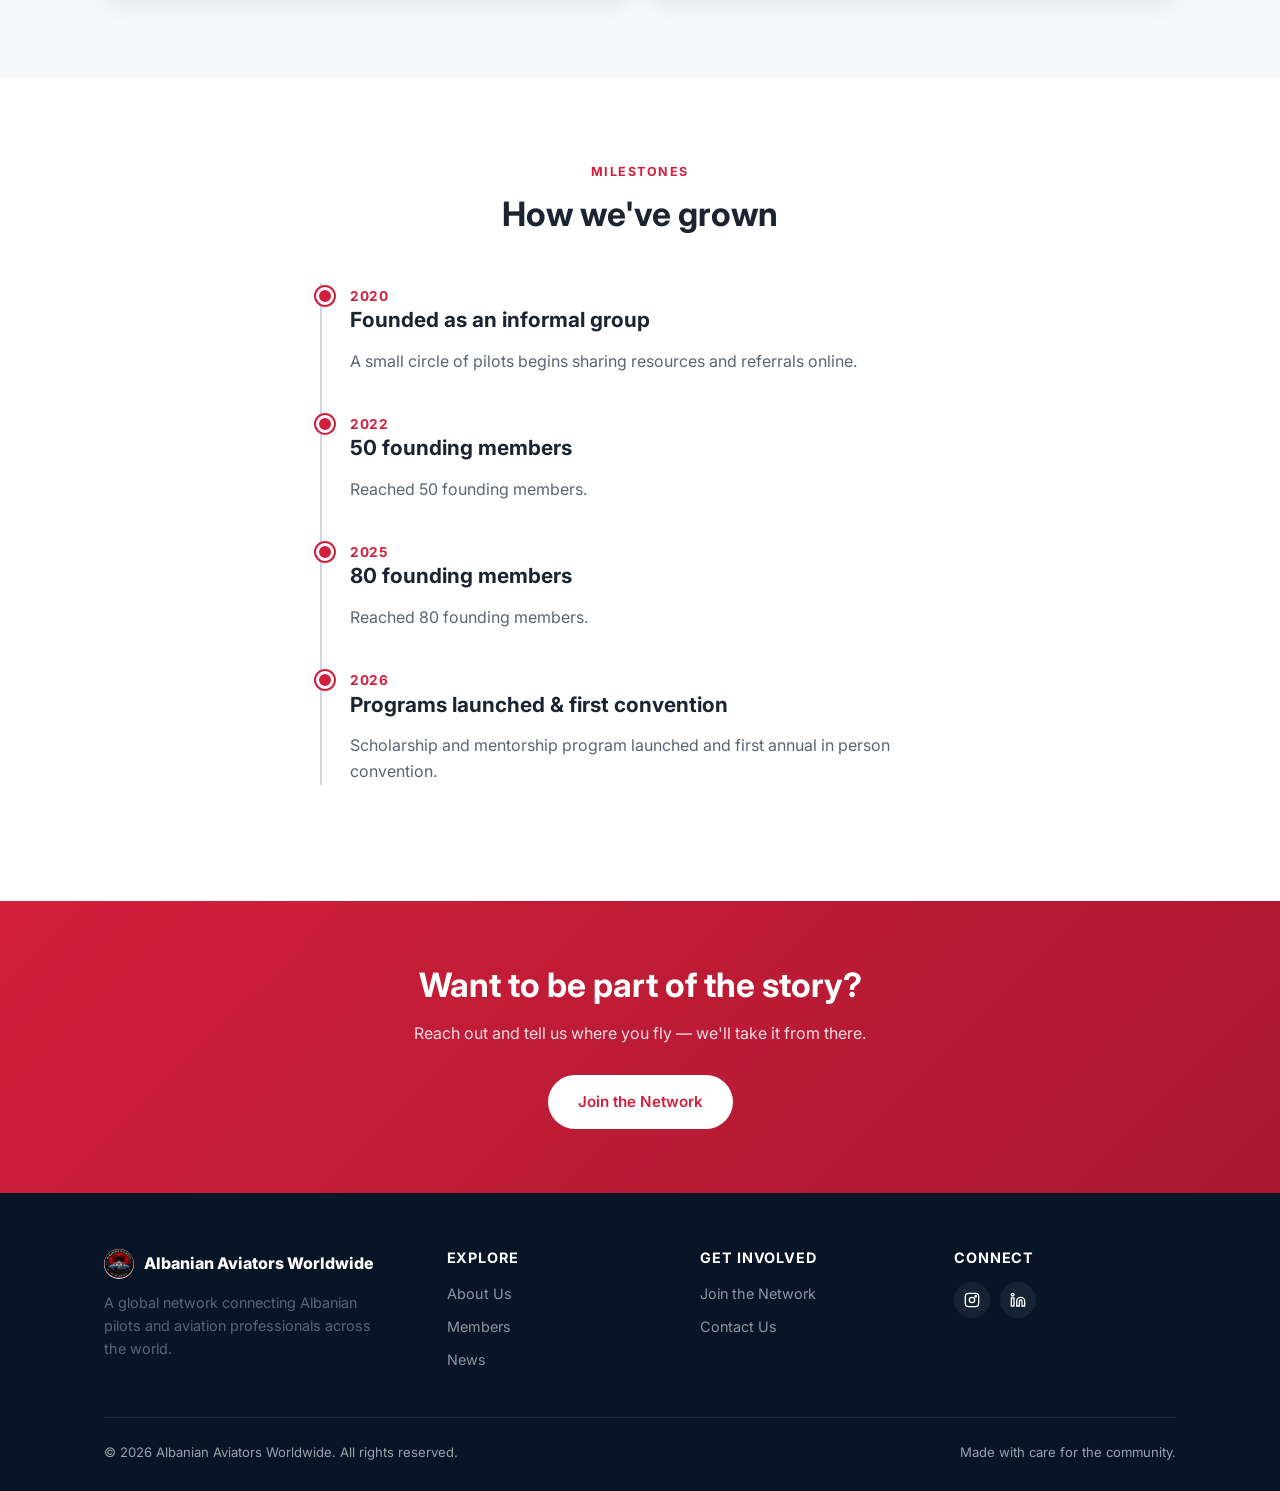
==== commit 8367dc15: "Update milestones timeline with member counts and 2026 launch Co-Authored-By: Claude Sonnet 5 <norep" ====
--- a/about.html
+++ b/about.html
@@ -101,18 +101,18 @@
       </div>
       <div class="timeline-item">
         <span class="year">2022</span>
-        <h3>Mentorship program launched</h3>
-        <p>A formal pairing program connects cadets and student pilots with active captains.</p>
+        <h3>50 founding members</h3>
+        <p>Reached 50 founding members.</p>
       </div>
       <div class="timeline-item">
-        <span class="year">2023</span>
-        <h3>Scholarship program launched</h3>
-        <p>Financial support is made available to help cadets and student pilots offset the cost of training.</p>
+        <span class="year">2025</span>
+        <h3>80 founding members</h3>
+        <p>Reached 80 founding members.</p>
       </div>
       <div class="timeline-item">
-        <span class="year">Looking Ahead</span>
-        <h3>First annual in-person gathering</h3>
-        <p>Bringing members from across the globe together in person is our next big goal for the community.</p>
+        <span class="year">2026</span>
+        <h3>Programs launched & first convention</h3>
+        <p>Scholarship and mentorship program launched and first annual in person convention.</p>
       </div>
     </div>
   </div>
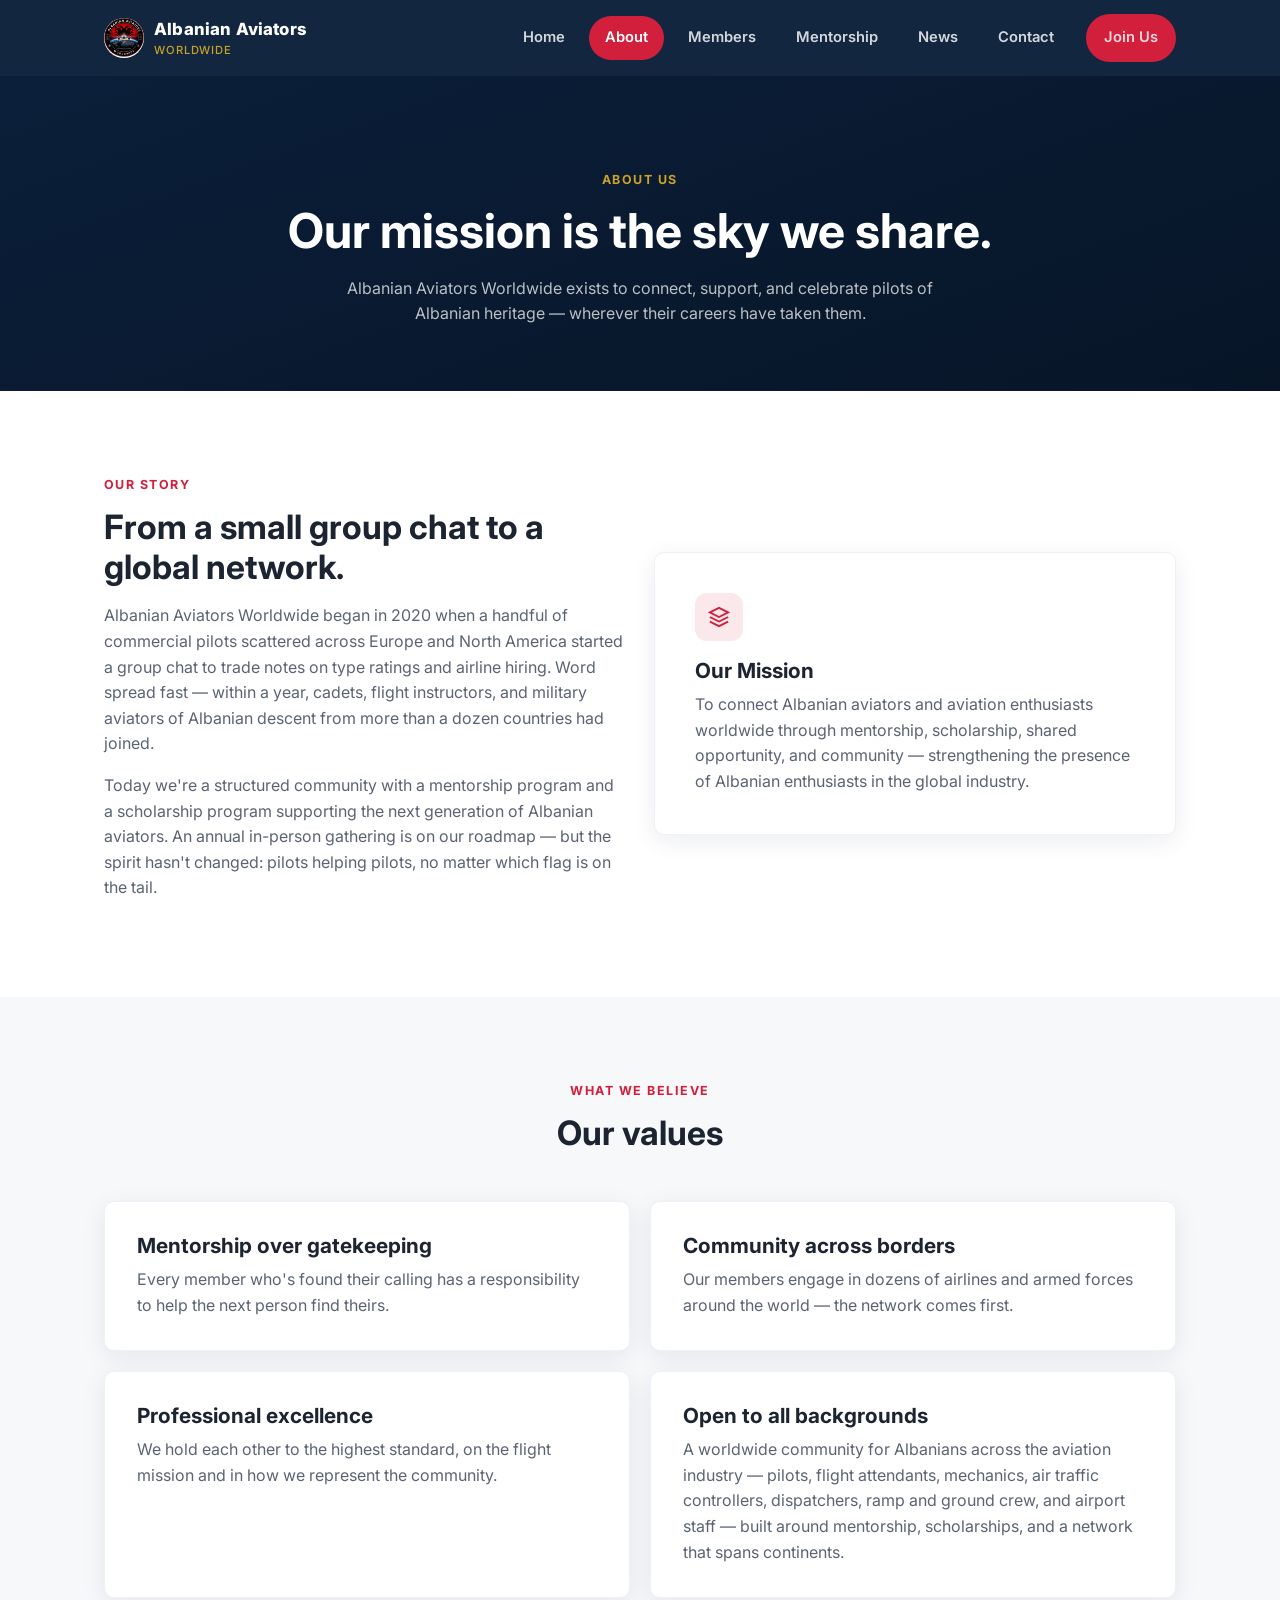
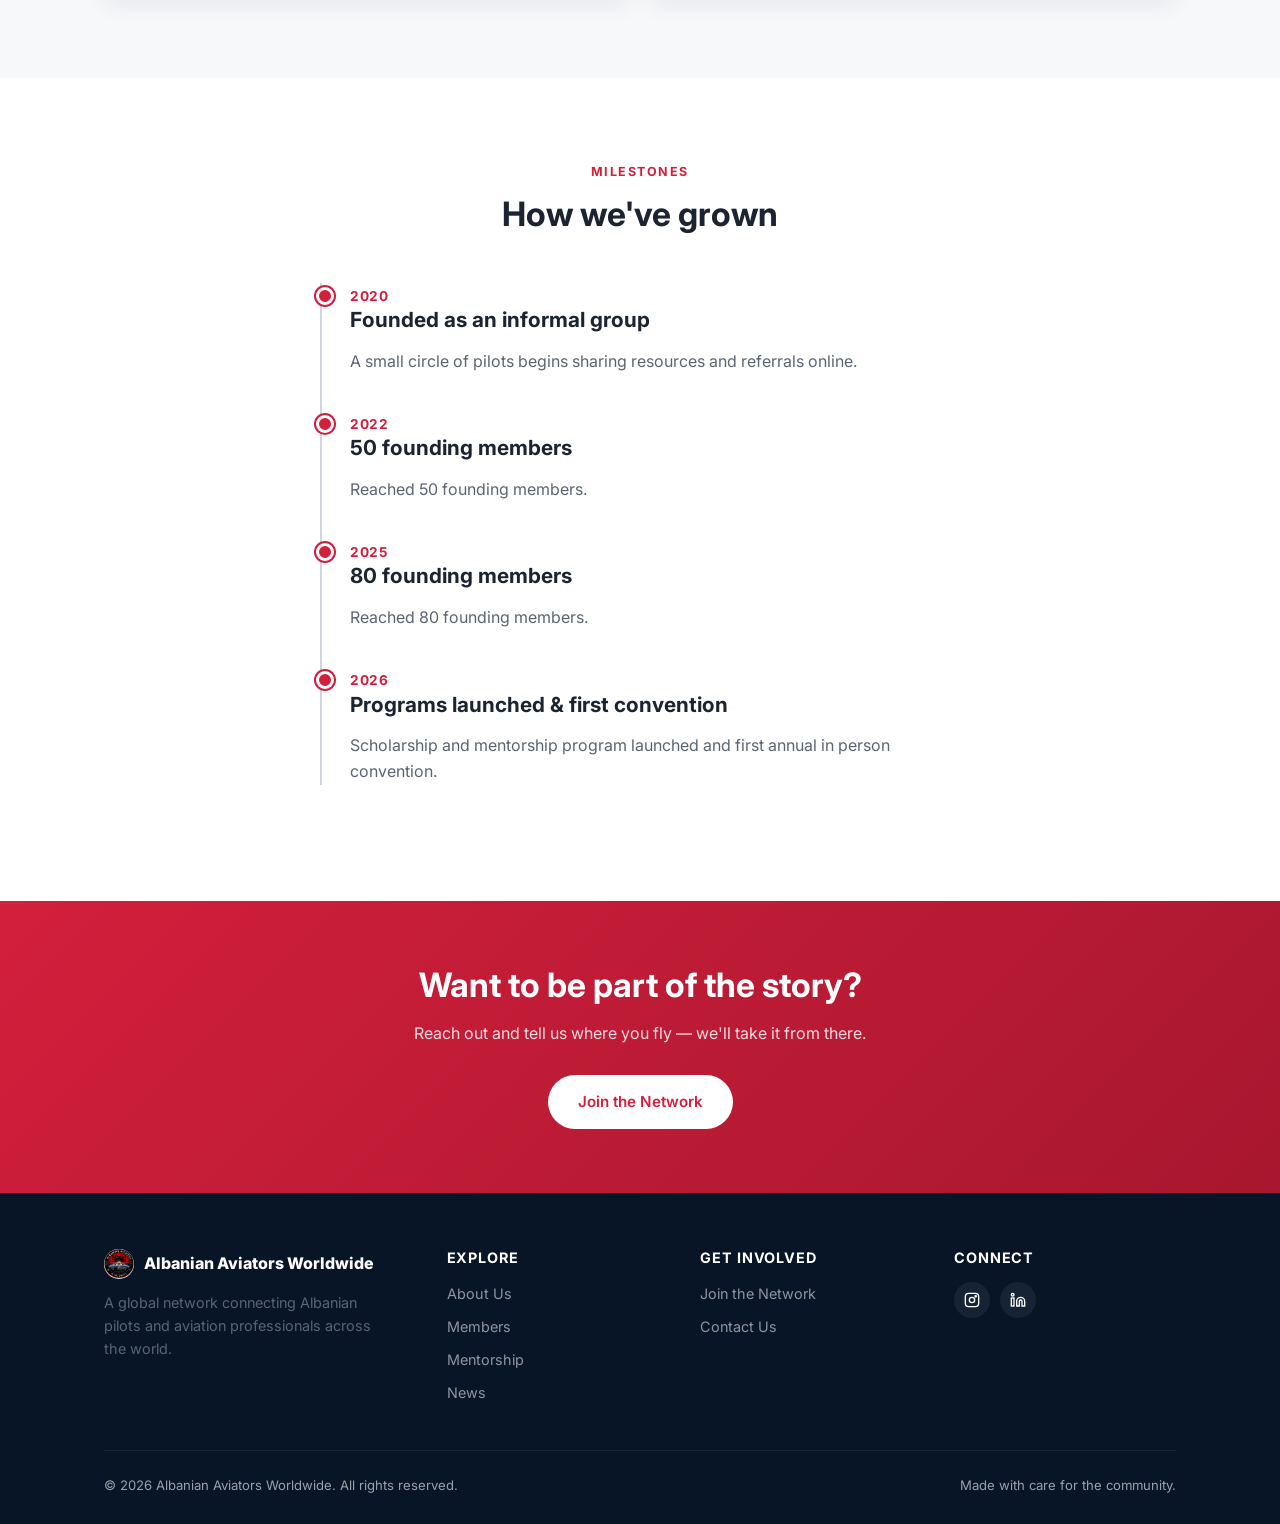
==== commit e8f2c3f6: "Add mentorship page for mentees to find and request mentors New mentorship.html lists existing mento" ====
--- a/about.html
+++ b/about.html
@@ -22,6 +22,7 @@
       <a href="index.html">Home</a>
       <a href="about.html" class="active">About</a>
       <a href="members.html">Members</a>
+      <a href="mentorship.html">Mentorship</a>
       <a href="news.html">News</a>
       <a href="contact.html">Contact</a>
       <a href="contact.html" class="btn btn-primary nav-cta">Join Us</a>
@@ -140,6 +141,7 @@
         <h4>Explore</h4>
         <a href="about.html">About Us</a>
         <a href="members.html">Members</a>
+        <a href="mentorship.html">Mentorship</a>
         <a href="news.html">News</a>
       </div>
       <div>
--- a/css/style.css
+++ b/css/style.css
@@ -160,7 +160,7 @@
 }
 
 /* ===== Hero banner (full-width image) ===== */
-.hero-banner { line-height: 0; }
+.hero-banner { line-height: 0; padding: 0; }
 .hero-banner img { width: 100%; height: auto; display: block; }
 
 /* ===== Hero ===== */
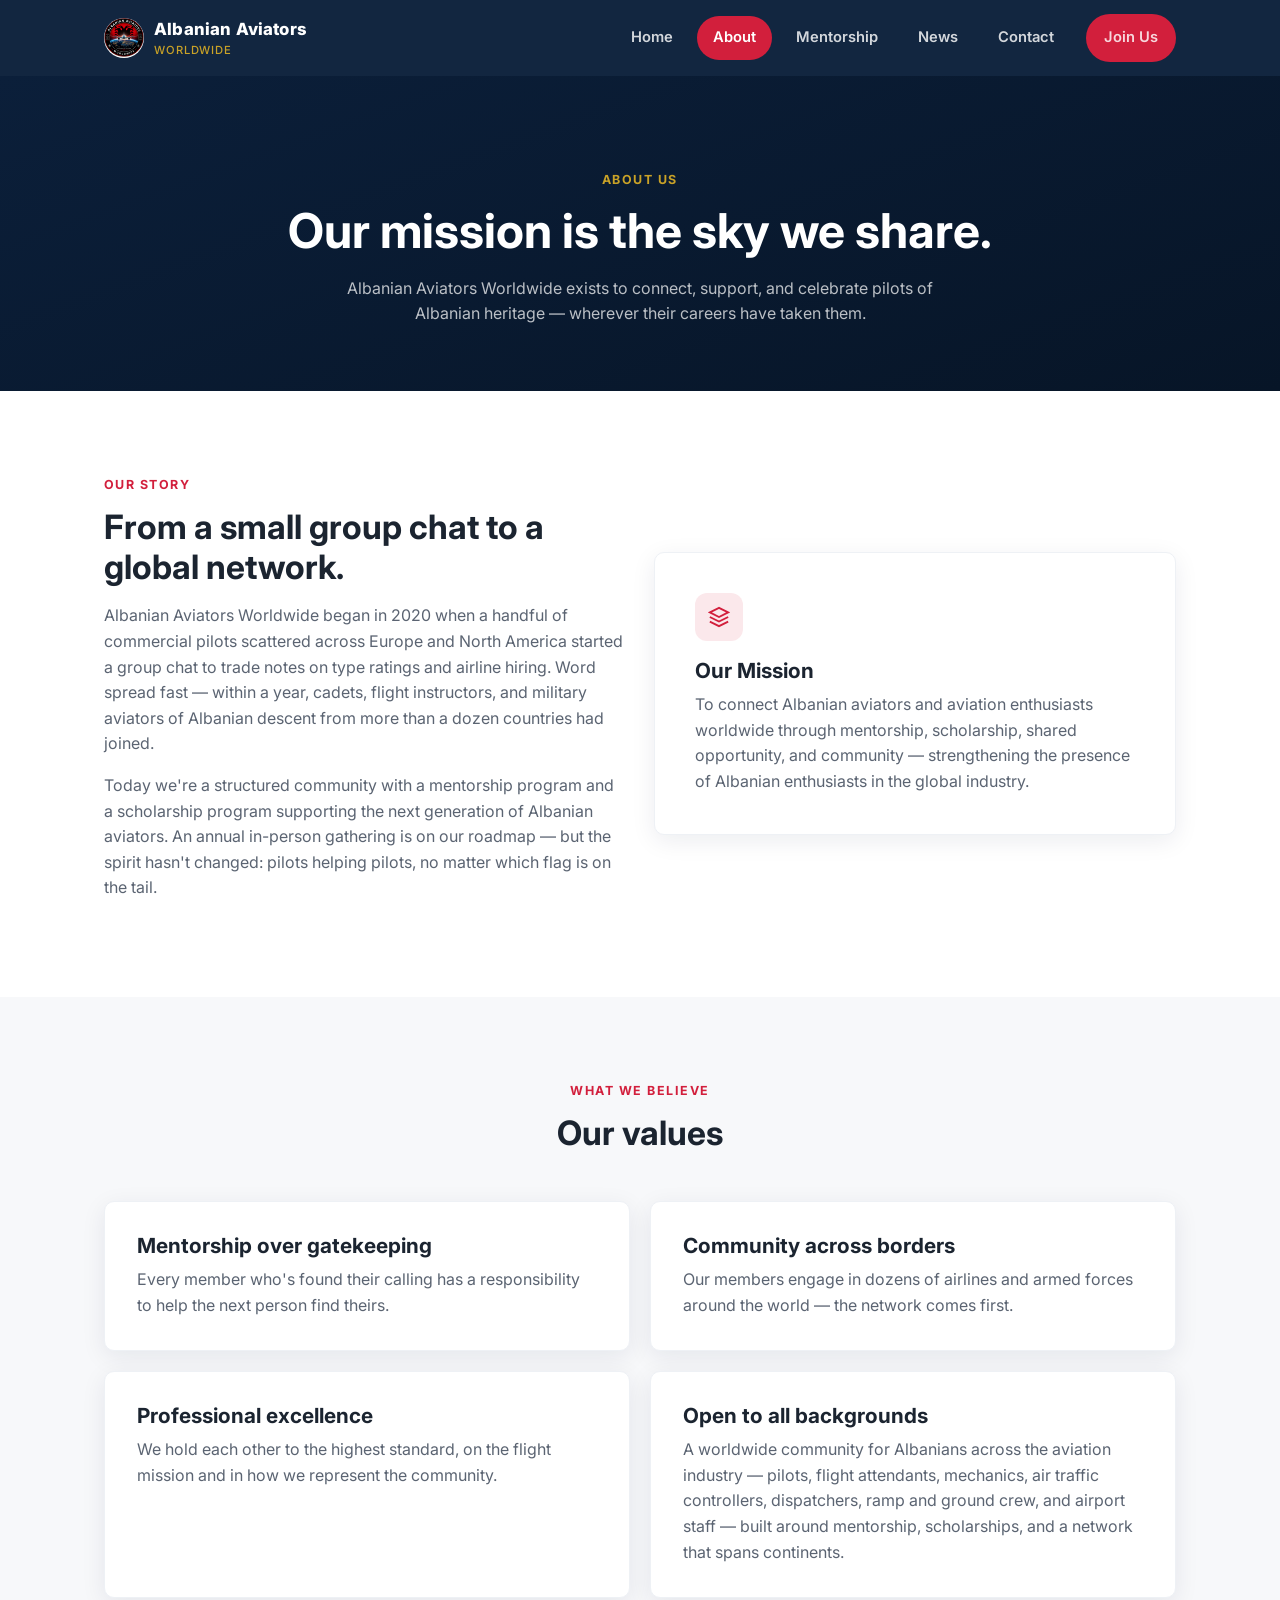
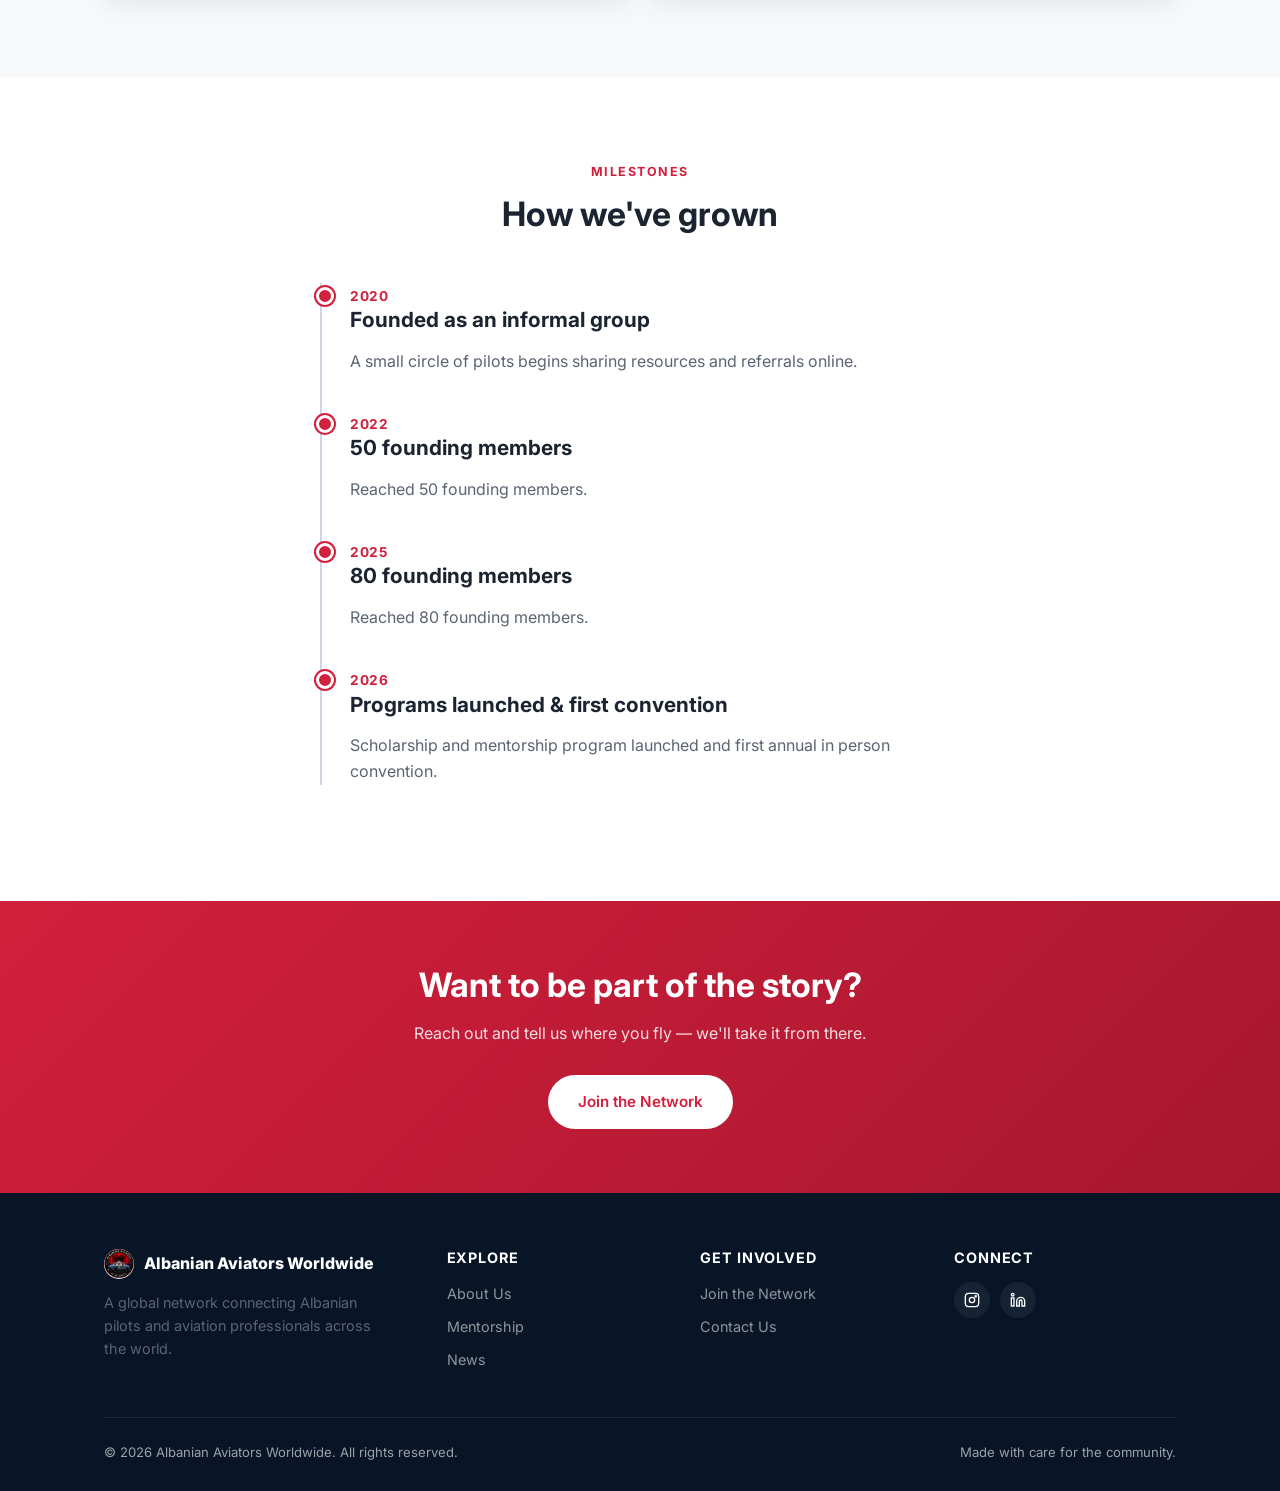
==== commit 4f12075a: "Remove members page Drops members.html and its nav/footer links across the site, along with the now-" ====
--- a/about.html
+++ b/about.html
@@ -21,7 +21,6 @@
     <nav class="nav-links">
       <a href="index.html">Home</a>
       <a href="about.html" class="active">About</a>
-      <a href="members.html">Members</a>
       <a href="mentorship.html">Mentorship</a>
       <a href="news.html">News</a>
       <a href="contact.html">Contact</a>
@@ -140,7 +139,6 @@
       <div>
         <h4>Explore</h4>
         <a href="about.html">About Us</a>
-        <a href="members.html">Members</a>
         <a href="mentorship.html">Mentorship</a>
         <a href="news.html">News</a>
       </div>
--- a/css/style.css
+++ b/css/style.css
@@ -243,28 +243,6 @@
 .section-navy p { color: rgba(255,255,255,0.7); }
 .section-navy .section-head h2 { color: var(--white); }
 
-/* ===== Member cards ===== */
-.member-card {
-  background: var(--white);
-  border-radius: var(--radius);
-  border: 1px solid var(--gray-100);
-  overflow: hidden;
-  box-shadow: var(--shadow);
-  transition: transform 0.18s ease, box-shadow 0.18s ease;
-}
-.member-card:hover { transform: translateY(-4px); box-shadow: var(--shadow-lg); }
-.member-photo {
-  height: 140px;
-  background: linear-gradient(135deg, var(--navy), var(--navy-light));
-  display: flex; align-items: center; justify-content: center;
-  color: var(--white);
-  font-size: 2rem;
-  font-weight: 800;
-}
-.member-body { padding: 22px; }
-.member-body h3 { margin-bottom: 2px; }
-.member-role { color: var(--red); font-weight: 600; font-size: 0.85rem; margin-bottom: 10px; display: block; }
-.member-meta { display: flex; gap: 8px; flex-wrap: wrap; margin-top: 14px; }
 .tag {
   font-size: 0.72rem;
   font-weight: 700;
@@ -276,26 +254,6 @@
   color: var(--gray-600);
 }
 
-.filter-bar {
-  display: flex;
-  gap: 10px;
-  flex-wrap: wrap;
-  justify-content: center;
-  margin-bottom: 40px;
-}
-.filter-btn {
-  padding: 9px 18px;
-  border-radius: 100px;
-  border: 1.5px solid var(--gray-300);
-  background: var(--white);
-  color: var(--gray-600);
-  font-weight: 600;
-  font-size: 0.85rem;
-  cursor: pointer;
-  transition: all 0.15s ease;
-}
-.filter-btn:hover { border-color: var(--red); color: var(--red); }
-.filter-btn.active { background: var(--navy); border-color: var(--navy); color: var(--white); }
 
 /* ===== News ===== */
 .news-item {
